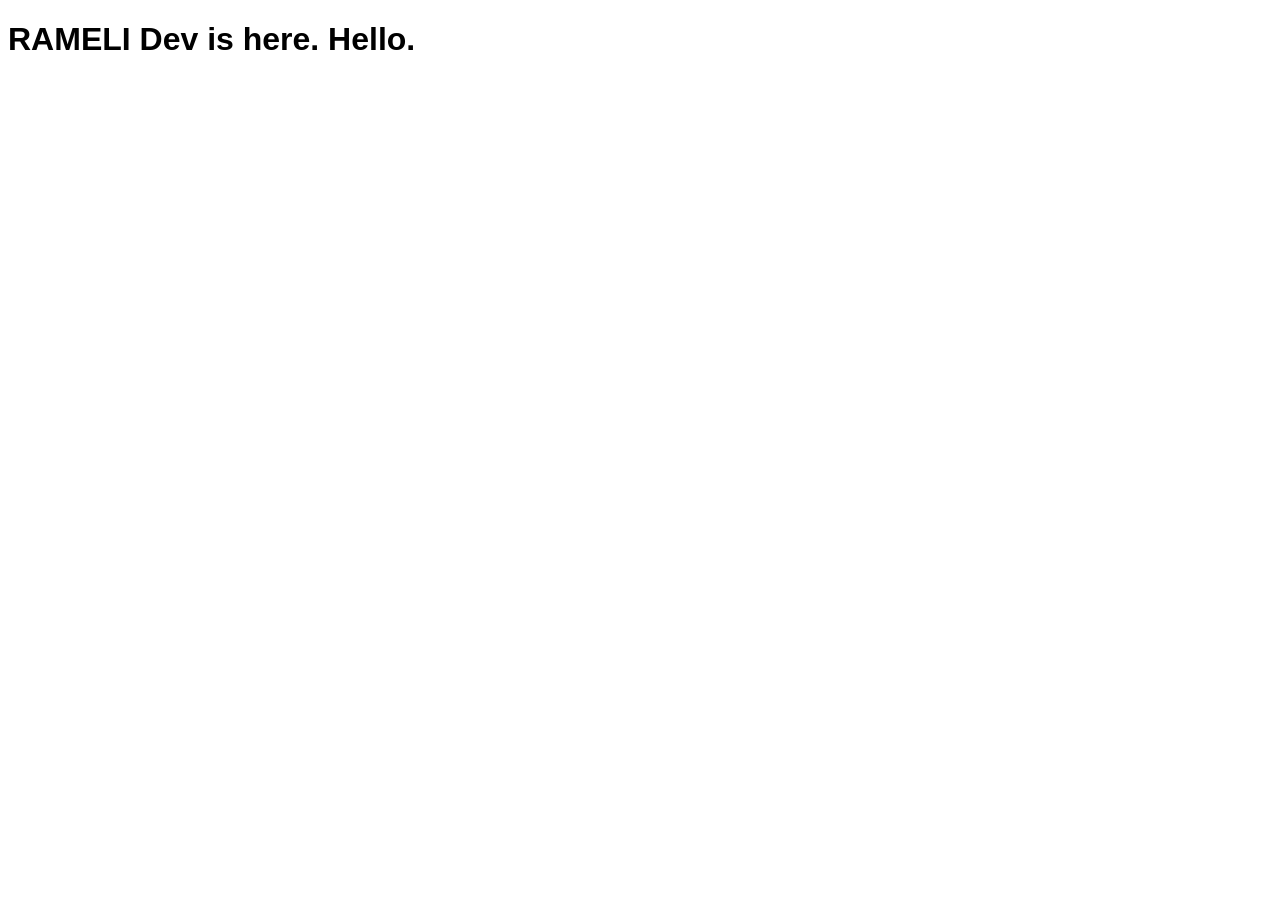
==== index.html @ 5aa8435f "Create index.html" ====
<!DOCTYPE html>
<html>
<head>
<!-- HTML Codes by Quackit.com -->
<title>
Reza Ameli's Journey</title>
<meta name="viewport" content="width=device-width, initial-scale=1">
<style>
body {background-color:#ffffff;background-repeat:no-repeat;background-position:top left;background-attachment:fixed;}
h1{font-family:Arial, sans-serif;color:#000000;background-color:#ffffff;}
p {font-family:Georgia, serif;font-size:14px;font-style:normal;font-weight:normal;color:#000000;background-color:#ffffff;}
</style>
</head>
<body>
<h1>RAMELI Dev is here. Hello.</h1>
<p></p>
</body>
</html>
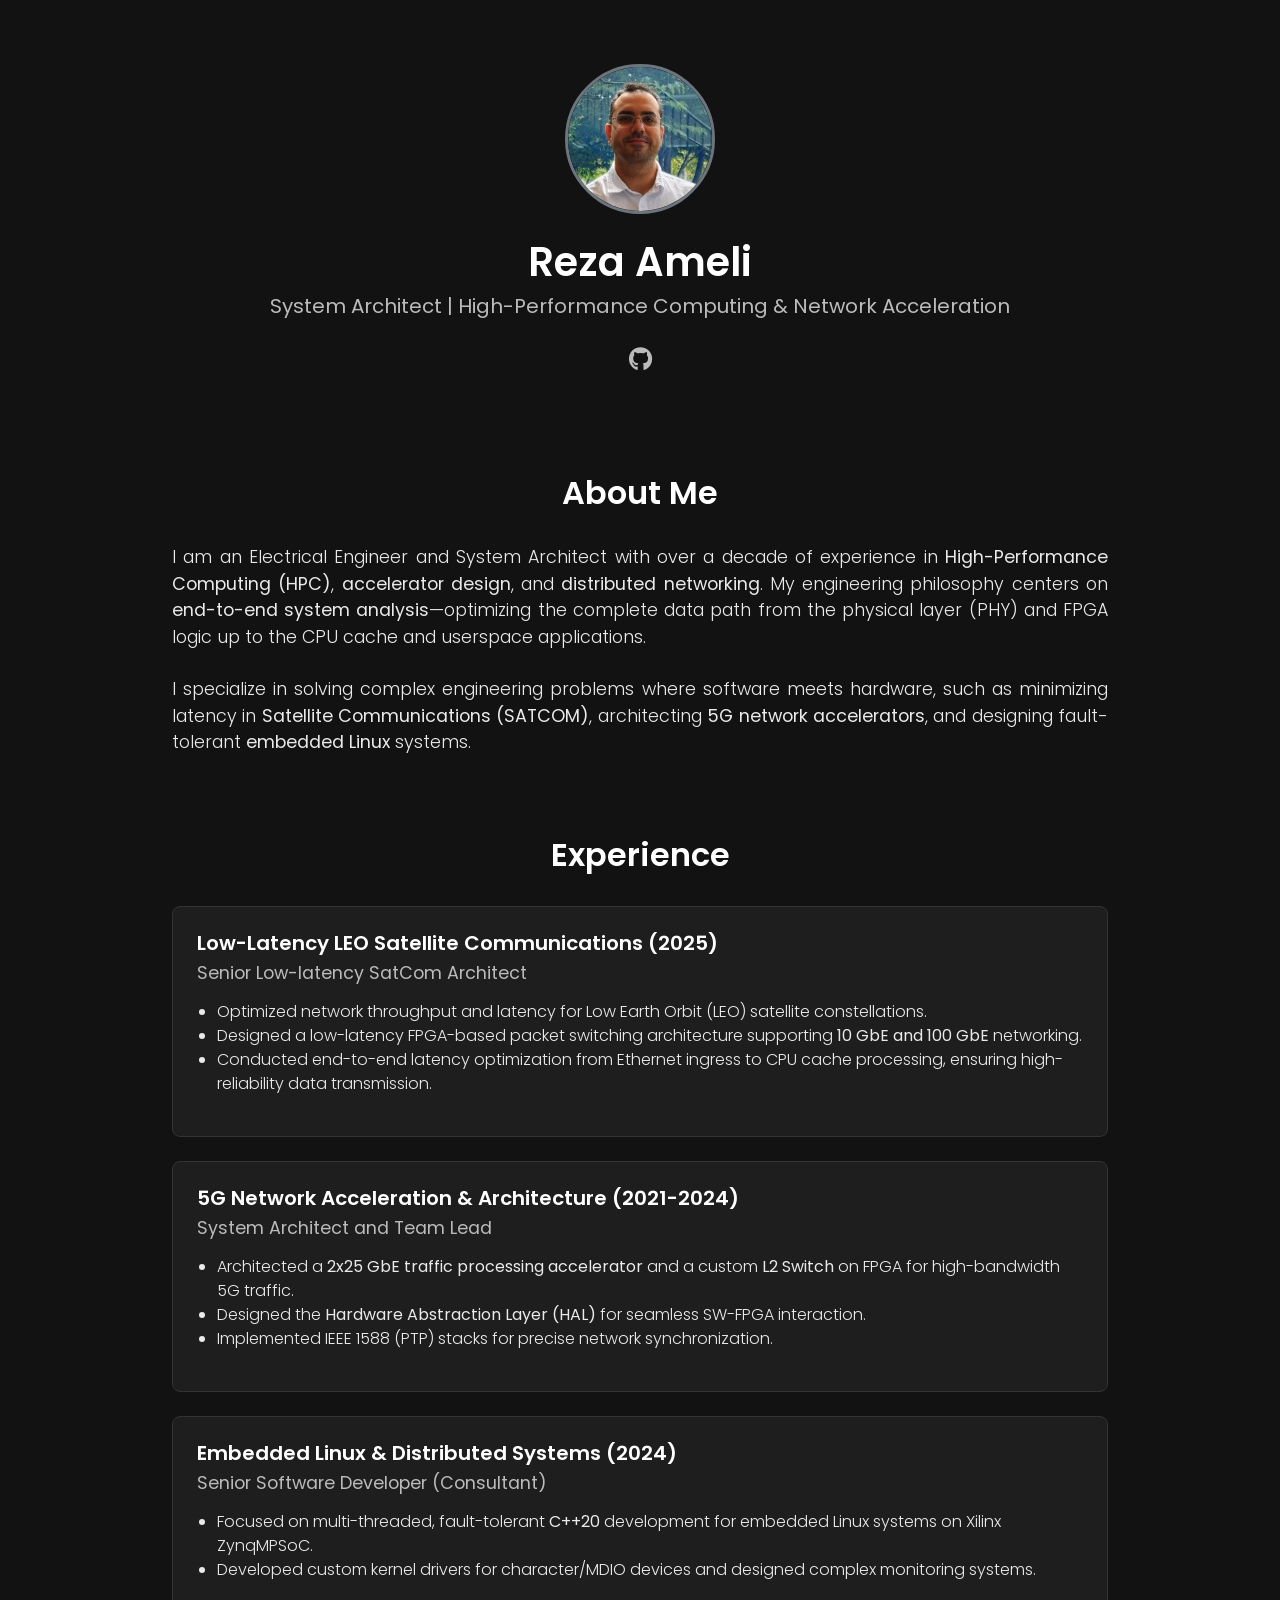
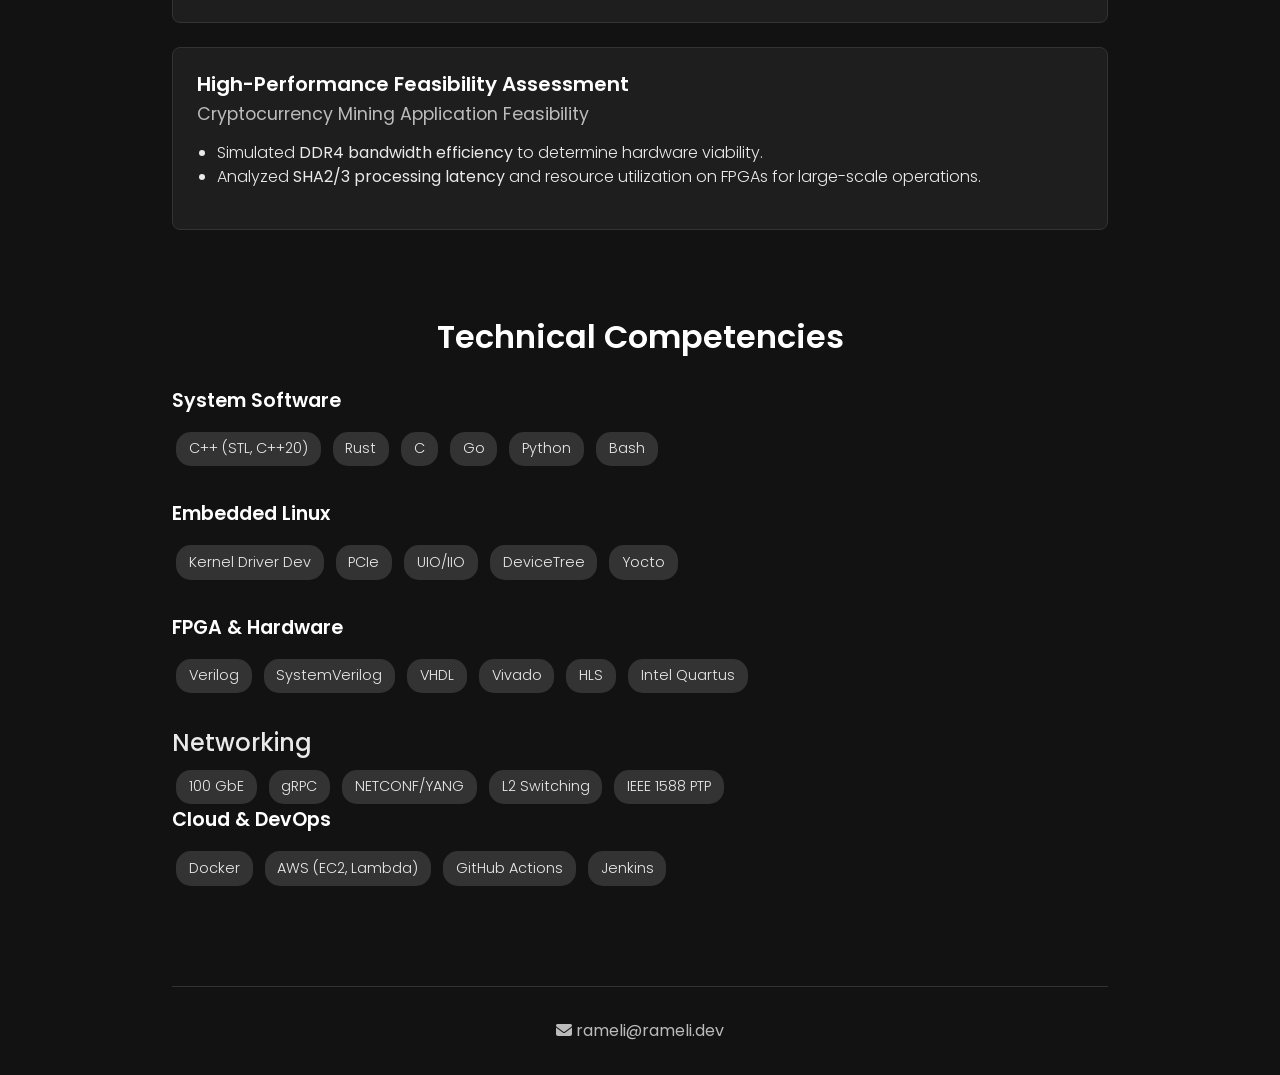
==== commit 42c891f5: "Update content and style" ====
--- a/index.html
+++ b/index.html
@@ -1,18 +1,141 @@
 <!DOCTYPE html>
-<html>
+<html lang="en">
 <head>
-<!-- HTML Codes by Quackit.com -->
-<title>
-Reza Ameli's Journey</title>
-<meta name="viewport" content="width=device-width, initial-scale=1">
-<style>
-body {background-color:#ffffff;background-repeat:no-repeat;background-position:top left;background-attachment:fixed;}
-h1{font-family:Arial, sans-serif;color:#000000;background-color:#ffffff;}
-p {font-family:Georgia, serif;font-size:14px;font-style:normal;font-weight:normal;color:#000000;background-color:#ffffff;}
-</style>
+    <meta charset="UTF-8">
+    <meta name="viewport" content="width=device-width, initial-scale=1.0">
+    <title>Reza Ameli - System Architect</title>
+    <link href="https://cdn.jsdelivr.net/npm/bootstrap@5.3.3/dist/css/bootstrap.min.css" rel="stylesheet">
+    <link rel="preconnect" href="https://fonts.googleapis.com">
+    <link rel="preconnect" href="https://fonts.gstatic.com" crossorigin>
+    <link href="https://fonts.googleapis.com/css2?family=Poppins:wght@300;400;600&display=swap" rel="stylesheet">
+    <link rel="stylesheet" href="https://cdnjs.cloudflare.com/ajax/libs/font-awesome/6.5.1/css/all.min.css">
+    <link rel="stylesheet" href="style.css">
 </head>
 <body>
-<h1>RAMELI Dev is here. Hello.</h1>
-<p></p>
+
+    <div class="container">
+        <!-- Header -->
+        <header class="header">
+            <img src="images/pic.jpg" alt="Reza Ameli" class="profile-img mb-4">
+            <h1>Reza Ameli</h1>
+            <h2>System Architect | High-Performance Computing & Network Acceleration</h2>
+            <div class="social-links">
+                <a href="https://github.com/rameli" target="_blank" title="GitHub"><i class="fab fa-github"></i></a>
+            </div>
+        </header>
+
+        <!-- About Section -->
+        <section class="section">
+            <h3 class="section-title">About Me</h3>
+            <p class="about-text">
+                I am an Electrical Engineer and System Architect with over a decade of experience in <strong>High-Performance Computing (HPC)</strong>, <strong>accelerator design</strong>, and <strong>distributed networking</strong>. My engineering philosophy centers on <strong>end-to-end system analysis</strong>—optimizing the complete data path from the physical layer (PHY) and FPGA logic up to the CPU cache and userspace applications.
+                <br><br>
+                I specialize in solving complex engineering problems where software meets hardware, such as minimizing latency in <strong>Satellite Communications (SATCOM)</strong>, architecting <strong>5G network accelerators</strong>, and designing fault-tolerant <strong>embedded Linux</strong> systems.
+            </p>
+        </section>
+
+        <!-- Experience Section -->
+        <section class="section">
+            <h3 class="section-title">Experience</h3>
+            <div class="experience-card">
+                <h4 class="experience-title">Low-Latency LEO Satellite Communications (2025)</h4>
+                <h5 class="experience-role">Senior Low-latency SatCom Architect</h5>
+                <ul>
+                    <li>Optimized network throughput and latency for Low Earth Orbit (LEO) satellite constellations.</li>
+                    <li>Designed a low-latency FPGA-based packet switching architecture supporting <strong>10 GbE and 100 GbE</strong> networking.</li>
+                    <li>Conducted end-to-end latency optimization from Ethernet ingress to CPU cache processing, ensuring high-reliability data transmission.</li>
+                </ul>
+            </div>
+            <div class="experience-card">
+                <h4 class="experience-title">5G Network Acceleration & Architecture (2021-2024)</h4>
+                <h5 class="experience-role">System Architect and Team Lead</h5>
+                <ul>
+                    <li>Architected a <strong>2x25 GbE traffic processing accelerator</strong> and a custom <strong>L2 Switch</strong> on FPGA for high-bandwidth 5G traffic.</li>
+                    <li>Designed the <strong>Hardware Abstraction Layer (HAL)</strong> for seamless SW-FPGA interaction.</li>
+                    <li>Implemented IEEE 1588 (PTP) stacks for precise network synchronization.</li>
+                </ul>
+            </div>
+            <div class="experience-card">
+                <h4 class="experience-title">Embedded Linux & Distributed Systems (2024)</h4>
+                <h5 class="experience-role">Senior Software Developer (Consultant)</h5>
+                <ul>
+                    <li>Focused on multi-threaded, fault-tolerant <strong>C++20</strong> development for embedded Linux systems on Xilinx ZynqMPSoC.</li>
+                    <li>Developed custom kernel drivers for character/MDIO devices and designed complex monitoring systems.</li>
+                </ul>
+            </div>
+             <div class="experience-card">
+                <h4 class="experience-title">High-Performance Feasibility Assessment</h4>
+                <h5 class="experience-role">Cryptocurrency Mining Application Feasibility</h5>
+                <ul>
+                    <li>Simulated <strong>DDR4 bandwidth efficiency</strong> to determine hardware viability.</li>
+                    <li>Analyzed <strong>SHA2/3 processing latency</strong> and resource utilization on FPGAs for large-scale operations.</li>
+                </ul>
+            </div>
+        </section>
+
+        <!-- Skills Section -->
+        <section class="section">
+            <h3 class="section-title">Technical Competencies</h3>
+            <div class="skills-category">
+                <h4>System Software</h4>
+                <span class="skill-badge">C++ (STL, C++20)</span>
+                <span class="skill-badge">Rust</span>
+                <span class="skill-badge">C</span>
+                <span class="skill-badge">Go</span>
+                <span class="skill-badge">Python</span>
+                <span class="skill-badge">Bash</span>
+            </div>
+            <div class="skills-category">
+                <h4>Embedded Linux</h4>
+                <span class="skill-badge">Kernel Driver Dev</span>
+                <span class="skill-badge">PCIe</span>
+                <span class="skill-badge">UIO/IIO</span>
+                <span class="skill-badge">DeviceTree</span>
+                <span class="skill-badge">Yocto</span>
+            </div>
+            <div class="skills-category">
+                <h4>FPGA & Hardware</h4>
+                <span class="skill-badge">Verilog</span>
+                <span class="skill-badge">SystemVerilog</span>
+                <span class="skill-badge">VHDL</span>
+                <span class="skill-badge">Vivado</span>
+                <span class="skill-badge">HLS</span>
+                <span class="skill-badge">Intel Quartus</span>
+            </div>
+            <div class="skills-.
+category">
+                <h4>Networking</h4>
+                <span class="skill-badge">100 GbE</span>
+                <span class="skill-badge">gRPC</span>
+                <span class="skill-badge">NETCONF/YANG</span>
+                <span class="skill-badge">L2 Switching</span>
+                <span class="skill-badge">IEEE 1588 PTP</span>
+            </div>
+            <div class="skills-category">
+                <h4>Cloud & DevOps</h4>
+                <span class="skill-badge">Docker</span>
+                <span class="skill-badge">AWS (EC2, Lambda)</span>
+                <span class="skill-badge">GitHub Actions</span>
+                <span class="skill-badge">Jenkins</span>
+            </div>
+        </section>
+
+        <!-- Footer -->
+        <footer class="footer">
+            <a href="#" id="contact-link" class="email-link"></a>
+        </footer>
+    </div>
+
+    <script>
+        document.addEventListener('DOMContentLoaded', function() {
+            const user = 'rameli';
+            const domain = 'rameli.dev';
+            const contactLink = document.getElementById('contact-link');
+            if(contactLink) {
+                contactLink.href = 'mailto:' + user + '@' + domain;
+                contactLink.innerHTML = '<i class="fas fa-envelope"></i> ' + user + '@' + domain;
+            }
+        });
+    </script>
 </body>
 </html>
--- a/style.css
+++ b/style.css
@@ -0,0 +1,110 @@
+body {
+    font-family: 'Poppins', sans-serif;
+    background-color: #121212;
+    color: #EAEAEA;
+}
+.container {
+    max-width: 960px;
+}
+.header {
+    text-align: center;
+    padding: 4rem 0;
+}
+.profile-img {
+    width: 150px;
+    height: 150px;
+    border-radius: 50%;
+    object-fit: cover;
+    border: 3px solid #6c757d;
+}
+h1 {
+    font-weight: 600;
+    font-size: 2.5rem;
+    color: #FFFFFF;
+}
+h2 {
+    font-weight: 400;
+    font-size: 1.25rem;
+    color: #BBBBBB;
+    margin-bottom: 1.5rem;
+}
+.social-links a {
+    color: #BBBBBB;
+    font-size: 1.5rem;
+    margin: 0 0.5rem;
+    transition: color 0.3s;
+}
+.social-links a:hover {
+    color: #FFFFFF;
+}
+.section {
+    padding: 2rem 0;
+}
+.section-title {
+    font-weight: 600;
+    font-size: 2rem;
+    color: #FFFFFF;
+    margin-bottom: 2rem;
+    text-align: center;
+}
+.about-text {
+    font-size: 1.1rem;
+    font-weight: 300;
+    text-align: justify;
+}
+.experience-card {
+    background-color: #1e1e1e;
+    border: 1px solid #333;
+    border-radius: 8px;
+    padding: 1.5rem;
+    margin-bottom: 1.5rem;
+}
+.experience-title {
+    font-weight: 600;
+    font-size: 1.25rem;
+    color: #FFFFFF;
+}
+.experience-role {
+    font-weight: 400;
+    font-size: 1.1rem;
+    color: #BBBBBB;
+    margin-bottom: 1rem;
+}
+.experience-card ul {
+    padding-left: 20px;
+    font-weight: 300;
+}
+.skills-category {
+    margin-bottom: 2rem;
+}
+.skills-category h4 {
+    font-weight: 600;
+    font-size: 1.2rem;
+    color: #FFFFFF;
+    margin-bottom: 1rem;
+}
+.skill-badge {
+    display: inline-block;
+    background-color: #333;
+    color: #EAEAEA;
+    padding: 0.4rem 0.8rem;
+    border-radius: 15px;
+    margin: 0.25rem;
+    font-size: 0.9rem;
+    font-weight: 300;
+}
+.footer {
+    text-align: center;
+    padding: 2rem 0;
+    border-top: 1px solid #333;
+    margin-top: 2rem;
+}
+.email-link {
+    text-decoration: none;
+    color: #BBBBBB;
+    transition: color 0.3s;
+    font-size: 1rem;
+}
+.email-link:hover {
+    color: #FFFFFF;
+}
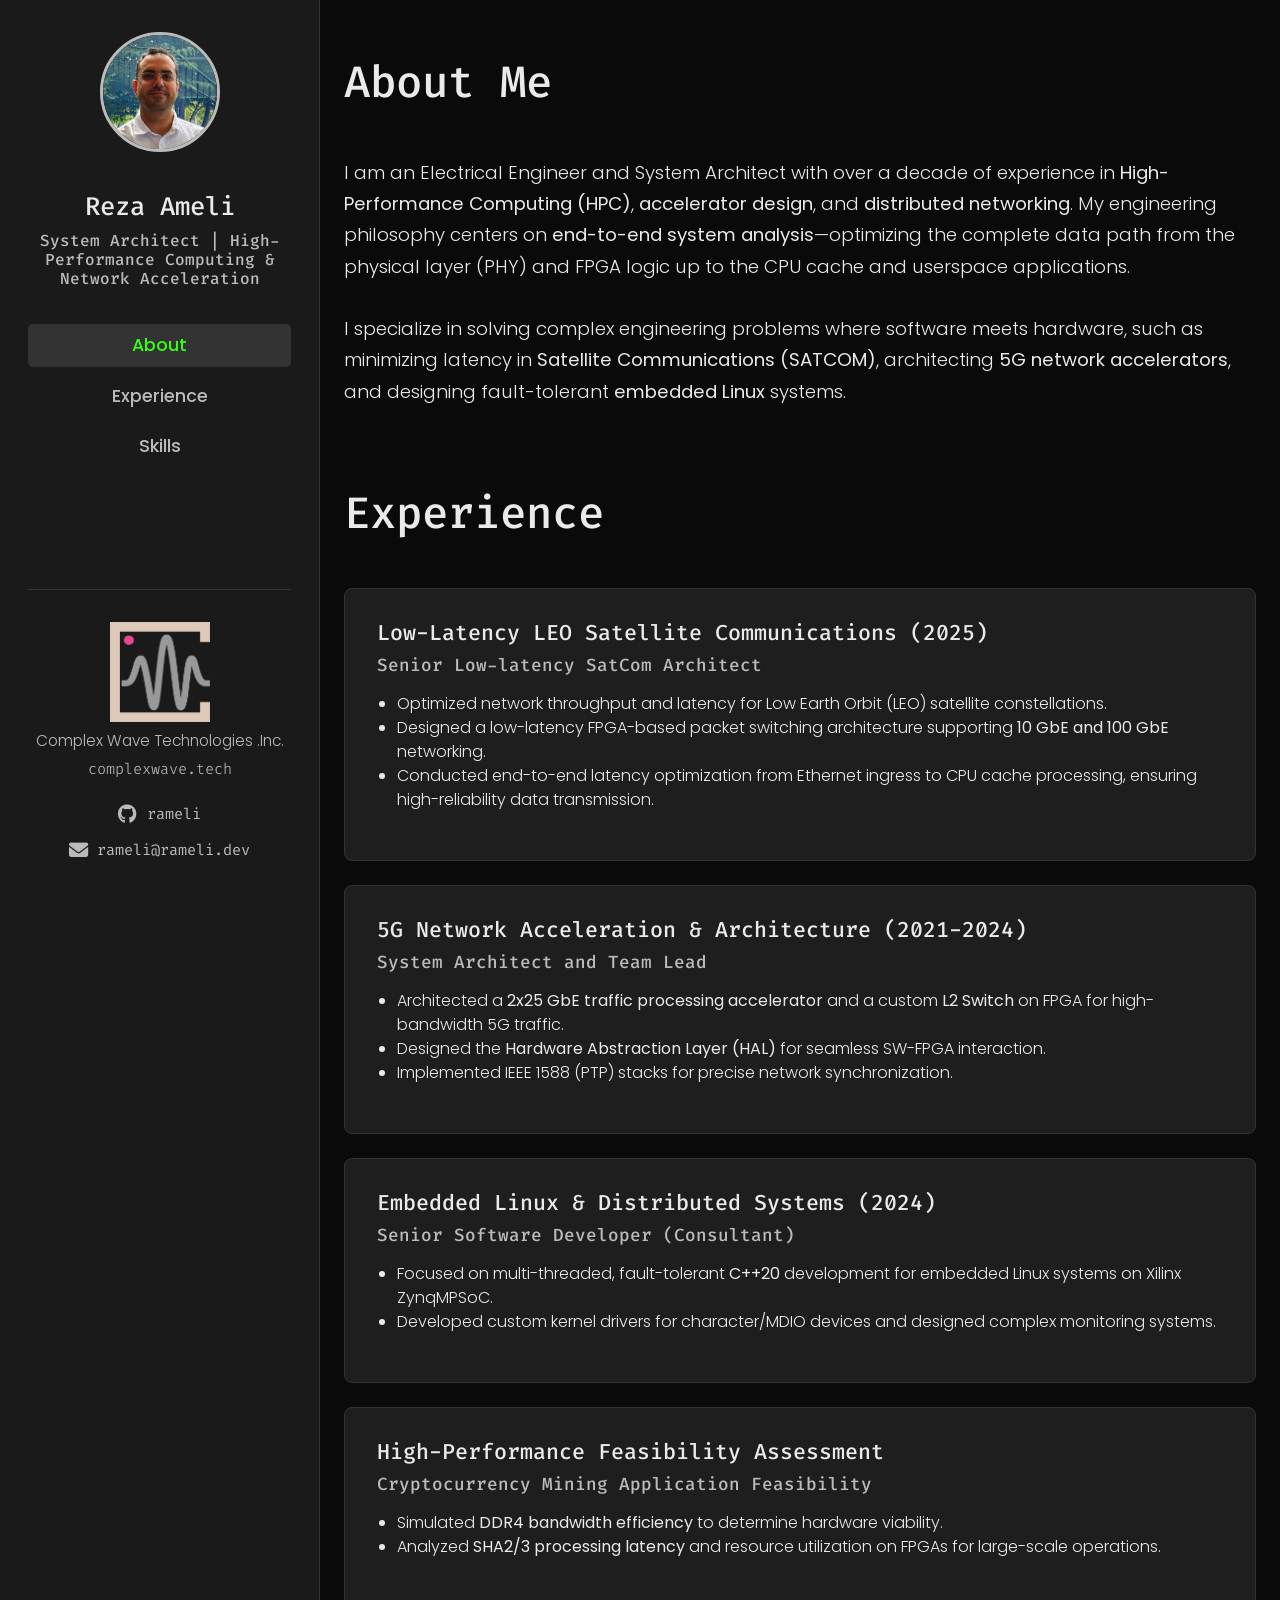
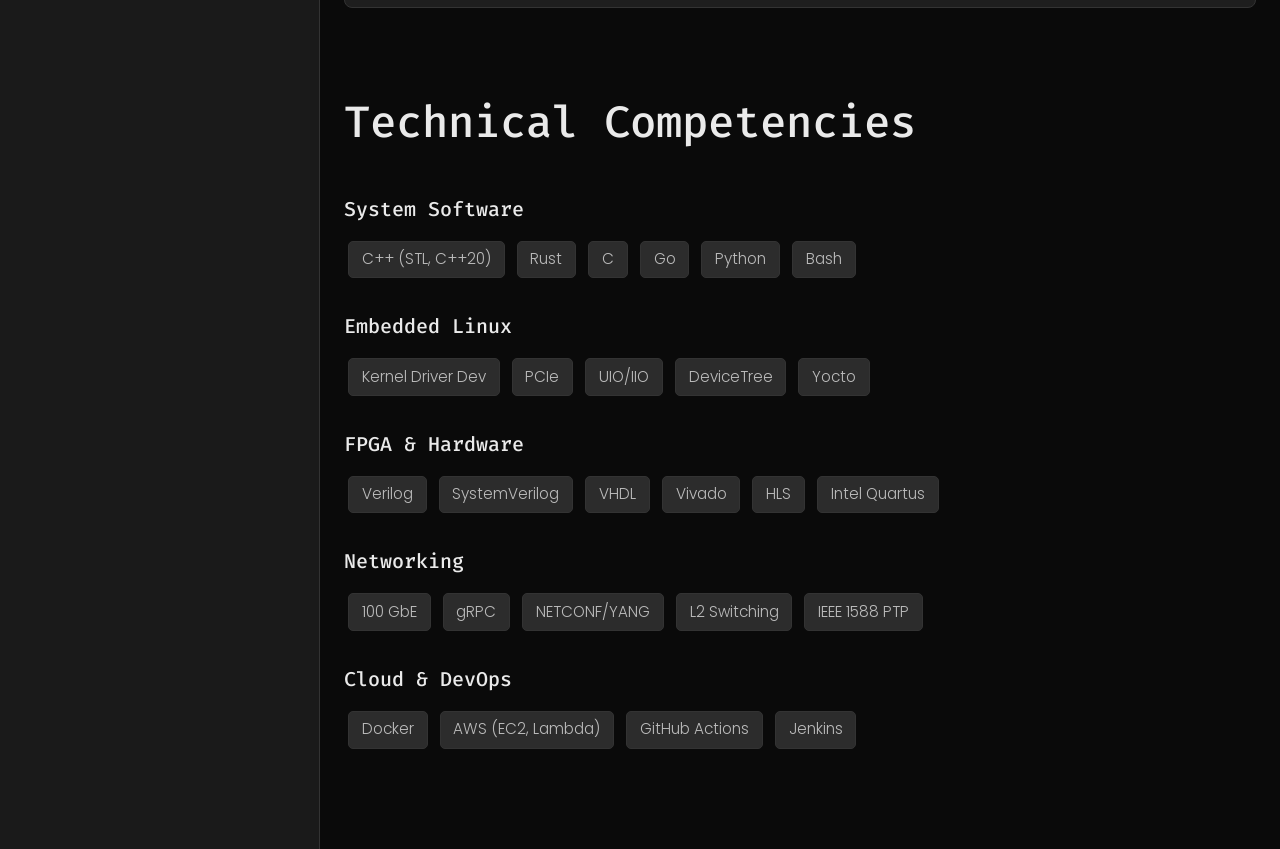
==== commit 59f93a56: "Update content and style" ====
--- a/index.html
+++ b/index.html
@@ -7,135 +7,176 @@
     <link href="https://cdn.jsdelivr.net/npm/bootstrap@5.3.3/dist/css/bootstrap.min.css" rel="stylesheet">
     <link rel="preconnect" href="https://fonts.googleapis.com">
     <link rel="preconnect" href="https://fonts.gstatic.com" crossorigin>
-    <link href="https://fonts.googleapis.com/css2?family=Poppins:wght@300;400;600&display=swap" rel="stylesheet">
+    <link href="https://fonts.googleapis.com/css2?family=Poppins:wght@300;400;600&family=Fira+Code:wght@500&display=swap" rel="stylesheet">
     <link rel="stylesheet" href="https://cdnjs.cloudflare.com/ajax/libs/font-awesome/6.5.1/css/all.min.css">
     <link rel="stylesheet" href="style.css">
+    <link rel="icon" href="assets/favicon.ico">
 </head>
 <body>
 
-    <div class="container">
-        <!-- Header -->
-        <header class="header">
-            <img src="images/pic.jpg" alt="Reza Ameli" class="profile-img mb-4">
-            <h1>Reza Ameli</h1>
-            <h2>System Architect | High-Performance Computing & Network Acceleration</h2>
-            <div class="social-links">
-                <a href="https://github.com/rameli" target="_blank" title="GitHub"><i class="fab fa-github"></i></a>
-            </div>
-        </header>
+    <div class="container-fluid">
+        <div class="row">
+            <!-- Sidebar -->
+            <nav class="col-lg-3 col-md-4 d-md-block sidebar">
+                <div class="sidebar-sticky">
+                    <header class="header">
+                        <img src="images/pic.jpg" alt="Reza Ameli" class="profile-img mb-4">
+                        <h1 class="h3">Reza Ameli</h1>
+                        <h2 class="h5">System Architect | High-Performance Computing & Network Acceleration</h2>
+                    </header>
 
-        <!-- About Section -->
-        <section class="section">
-            <h3 class="section-title">About Me</h3>
-            <p class="about-text">
-                I am an Electrical Engineer and System Architect with over a decade of experience in <strong>High-Performance Computing (HPC)</strong>, <strong>accelerator design</strong>, and <strong>distributed networking</strong>. My engineering philosophy centers on <strong>end-to-end system analysis</strong>—optimizing the complete data path from the physical layer (PHY) and FPGA logic up to the CPU cache and userspace applications.
-                <br><br>
-                I specialize in solving complex engineering problems where software meets hardware, such as minimizing latency in <strong>Satellite Communications (SATCOM)</strong>, architecting <strong>5G network accelerators</strong>, and designing fault-tolerant <strong>embedded Linux</strong> systems.
-            </p>
-        </section>
+                    <ul class="nav flex-column" id="main-nav">
+                        <li class="nav-item"><a class="nav-link" href="#about">About</a></li>
+                        <li class="nav-item"><a class="nav-link" href="#experience">Experience</a></li>
+                        <li class="nav-item"><a class="nav-link" href="#skills">Skills</a></li>
+                    </ul>
+                    
+                    <div class="sidebar-footer">
+                        <div class="company-info mb-3">
+                            <img src="assets/logo.png" alt="Complex Wave Technologies Logo" class="company-logo mb-2">
+                            <p class="mb-1">Complex Wave Technologies .Inc.</p>
+                            <a href="https://complexwave.tech" target="_blank" class="company-website">complexwave.tech</a>
+                        </div>
+                        <div class="social-links">
+                            <a href="https://github.com/rameli" target="_blank" title="GitHub"><i class="fab fa-github"></i> <span class="social-text">rameli</span></a>
+                            <a href="#" id="contact-link" class="email-link" title="Email"><i class="fas fa-envelope"></i> <span class="social-text"></span></a>
+                        </div>
+                    </div>
+                </div>
+            </nav>
 
-        <!-- Experience Section -->
-        <section class="section">
-            <h3 class="section-title">Experience</h3>
-            <div class="experience-card">
-                <h4 class="experience-title">Low-Latency LEO Satellite Communications (2025)</h4>
-                <h5 class="experience-role">Senior Low-latency SatCom Architect</h5>
-                <ul>
-                    <li>Optimized network throughput and latency for Low Earth Orbit (LEO) satellite constellations.</li>
-                    <li>Designed a low-latency FPGA-based packet switching architecture supporting <strong>10 GbE and 100 GbE</strong> networking.</li>
-                    <li>Conducted end-to-end latency optimization from Ethernet ingress to CPU cache processing, ensuring high-reliability data transmission.</li>
-                </ul>
-            </div>
-            <div class="experience-card">
-                <h4 class="experience-title">5G Network Acceleration & Architecture (2021-2024)</h4>
-                <h5 class="experience-role">System Architect and Team Lead</h5>
-                <ul>
-                    <li>Architected a <strong>2x25 GbE traffic processing accelerator</strong> and a custom <strong>L2 Switch</strong> on FPGA for high-bandwidth 5G traffic.</li>
-                    <li>Designed the <strong>Hardware Abstraction Layer (HAL)</strong> for seamless SW-FPGA interaction.</li>
-                    <li>Implemented IEEE 1588 (PTP) stacks for precise network synchronization.</li>
-                </ul>
-            </div>
-            <div class="experience-card">
-                <h4 class="experience-title">Embedded Linux & Distributed Systems (2024)</h4>
-                <h5 class="experience-role">Senior Software Developer (Consultant)</h5>
-                <ul>
-                    <li>Focused on multi-threaded, fault-tolerant <strong>C++20</strong> development for embedded Linux systems on Xilinx ZynqMPSoC.</li>
-                    <li>Developed custom kernel drivers for character/MDIO devices and designed complex monitoring systems.</li>
-                </ul>
-            </div>
-             <div class="experience-card">
-                <h4 class="experience-title">High-Performance Feasibility Assessment</h4>
-                <h5 class="experience-role">Cryptocurrency Mining Application Feasibility</h5>
-                <ul>
-                    <li>Simulated <strong>DDR4 bandwidth efficiency</strong> to determine hardware viability.</li>
-                    <li>Analyzed <strong>SHA2/3 processing latency</strong> and resource utilization on FPGAs for large-scale operations.</li>
-                </ul>
-            </div>
-        </section>
+            <!-- Main Content -->
+            <main class="col-lg-9 col-md-8 ms-sm-auto px-md-4 main-content">
+                <section id="about" class="section pt-4">
+                    <h3 class="section-title">About Me</h3>
+                    <p class="about-text">
+                        I am an Electrical Engineer and System Architect with over a decade of experience in <strong>High-Performance Computing (HPC)</strong>, <strong>accelerator design</strong>, and <strong>distributed networking</strong>. My engineering philosophy centers on <strong>end-to-end system analysis</strong>—optimizing the complete data path from the physical layer (PHY) and FPGA logic up to the CPU cache and userspace applications.
+                        <br><br>
+                        I specialize in solving complex engineering problems where software meets hardware, such as minimizing latency in <strong>Satellite Communications (SATCOM)</strong>, architecting <strong>5G network accelerators</strong>, and designing fault-tolerant <strong>embedded Linux</strong> systems.
+                    </p>
+                </section>
 
-        <!-- Skills Section -->
-        <section class="section">
-            <h3 class="section-title">Technical Competencies</h3>
-            <div class="skills-category">
-                <h4>System Software</h4>
-                <span class="skill-badge">C++ (STL, C++20)</span>
-                <span class="skill-badge">Rust</span>
-                <span class="skill-badge">C</span>
-                <span class="skill-badge">Go</span>
-                <span class="skill-badge">Python</span>
-                <span class="skill-badge">Bash</span>
-            </div>
-            <div class="skills-category">
-                <h4>Embedded Linux</h4>
-                <span class="skill-badge">Kernel Driver Dev</span>
-                <span class="skill-badge">PCIe</span>
-                <span class="skill-badge">UIO/IIO</span>
-                <span class="skill-badge">DeviceTree</span>
-                <span class="skill-badge">Yocto</span>
-            </div>
-            <div class="skills-category">
-                <h4>FPGA & Hardware</h4>
-                <span class="skill-badge">Verilog</span>
-                <span class="skill-badge">SystemVerilog</span>
-                <span class="skill-badge">VHDL</span>
-                <span class="skill-badge">Vivado</span>
-                <span class="skill-badge">HLS</span>
-                <span class="skill-badge">Intel Quartus</span>
-            </div>
-            <div class="skills-.
-category">
-                <h4>Networking</h4>
-                <span class="skill-badge">100 GbE</span>
-                <span class="skill-badge">gRPC</span>
-                <span class="skill-badge">NETCONF/YANG</span>
-                <span class="skill-badge">L2 Switching</span>
-                <span class="skill-badge">IEEE 1588 PTP</span>
-            </div>
-            <div class="skills-category">
-                <h4>Cloud & DevOps</h4>
-                <span class="skill-badge">Docker</span>
-                <span class="skill-badge">AWS (EC2, Lambda)</span>
-                <span class="skill-badge">GitHub Actions</span>
-                <span class="skill-badge">Jenkins</span>
-            </div>
-        </section>
+                <section id="experience" class="section">
+                    <h3 class="section-title">Experience</h3>
+                    <div class="experience-card">
+                        <h4 class="experience-title">Low-Latency LEO Satellite Communications (2025)</h4>
+                        <h5 class="experience-role">Senior Low-latency SatCom Architect</h5>
+                        <ul>
+                            <li>Optimized network throughput and latency for Low Earth Orbit (LEO) satellite constellations.</li>
+                            <li>Designed a low-latency FPGA-based packet switching architecture supporting <strong>10 GbE and 100 GbE</strong> networking.</li>
+                            <li>Conducted end-to-end latency optimization from Ethernet ingress to CPU cache processing, ensuring high-reliability data transmission.</li>
+                        </ul>
+                    </div>
+                    <div class="experience-card">
+                        <h4 class="experience-title">5G Network Acceleration & Architecture (2021-2024)</h4>
+                        <h5 class="experience-role">System Architect and Team Lead</h5>
+                        <ul>
+                            <li>Architected a <strong>2x25 GbE traffic processing accelerator</strong> and a custom <strong>L2 Switch</strong> on FPGA for high-bandwidth 5G traffic.</li>
+                            <li>Designed the <strong>Hardware Abstraction Layer (HAL)</strong> for seamless SW-FPGA interaction.</li>
+                            <li>Implemented IEEE 1588 (PTP) stacks for precise network synchronization.</li>
+                        </ul>
+                    </div>
+                    <div class="experience-card">
+                        <h4 class="experience-title">Embedded Linux & Distributed Systems (2024)</h4>
+                        <h5 class="experience-role">Senior Software Developer (Consultant)</h5>
+                        <ul>
+                            <li>Focused on multi-threaded, fault-tolerant <strong>C++20</strong> development for embedded Linux systems on Xilinx ZynqMPSoC.</li>
+                            <li>Developed custom kernel drivers for character/MDIO devices and designed complex monitoring systems.</li>
+                        </ul>
+                    </div>
+                     <div class="experience-card">
+                        <h4 class="experience-title">High-Performance Feasibility Assessment</h4>
+                        <h5 class="experience-role">Cryptocurrency Mining Application Feasibility</h5>
+                        <ul>
+                            <li>Simulated <strong>DDR4 bandwidth efficiency</strong> to determine hardware viability.</li>
+                            <li>Analyzed <strong>SHA2/3 processing latency</strong> and resource utilization on FPGAs for large-scale operations.</li>
+                        </ul>
+                    </div>
+                </section>
 
-        <!-- Footer -->
-        <footer class="footer">
-            <a href="#" id="contact-link" class="email-link"></a>
-        </footer>
+                <section id="skills" class="section">
+                    <h3 class="section-title">Technical Competencies</h3>
+                    <div class="skills-category">
+                        <h4>System Software</h4>
+                        <span class="skill-badge">C++ (STL, C++20)</span>
+                        <span class="skill-badge">Rust</span>
+                        <span class="skill-badge">C</span>
+                        <span class="skill-badge">Go</span>
+                        <span class="skill-badge">Python</span>
+                        <span class="skill-badge">Bash</span>
+                    </div>
+                    <div class="skills-category">
+                        <h4>Embedded Linux</h4>
+                        <span class="skill-badge">Kernel Driver Dev</span>
+                        <span class="skill-badge">PCIe</span>
+                        <span class="skill-badge">UIO/IIO</span>
+                        <span class="skill-badge">DeviceTree</span>
+                        <span class="skill-badge">Yocto</span>
+                    </div>
+                    <div class="skills-category">
+                        <h4>FPGA & Hardware</h4>
+                        <span class="skill-badge">Verilog</span>
+                        <span class="skill-badge">SystemVerilog</span>
+                        <span class="skill-badge">VHDL</span>
+                        <span class="skill-badge">Vivado</span>
+                        <span class="skill-badge">HLS</span>
+                        <span class="skill-badge">Intel Quartus</span>
+                    </div>
+                    <div class="skills-category">
+                        <h4>Networking</h4>
+                        <span class="skill-badge">100 GbE</span>
+                        <span class="skill-badge">gRPC</span>
+                        <span class="skill-badge">NETCONF/YANG</span>
+                        <span class="skill-badge">L2 Switching</span>
+                        <span class="skill-badge">IEEE 1588 PTP</span>
+                    </div>
+                    <div class="skills-category">
+                        <h4>Cloud & DevOps</h4>
+                        <span class="skill-badge">Docker</span>
+                        <span class="skill-badge">AWS (EC2, Lambda)</span>
+                        <span class="skill-badge">GitHub Actions</span>
+                        <span class="skill-badge">Jenkins</span>
+                    </div>
+                </section>
+            </main>
+        </div>
     </div>
 
     <script>
         document.addEventListener('DOMContentLoaded', function() {
+            // Email obfuscation
             const user = 'rameli';
             const domain = 'rameli.dev';
             const contactLink = document.getElementById('contact-link');
             if(contactLink) {
                 contactLink.href = 'mailto:' + user + '@' + domain;
-                contactLink.innerHTML = '<i class="fas fa-envelope"></i> ' + user + '@' + domain;
+                const emailTextSpan = contactLink.querySelector('.social-text');
+                if (emailTextSpan) {
+                    emailTextSpan.textContent = user + '@' + domain;
+                }
             }
+
+            // Active nav link on scroll
+            const sections = document.querySelectorAll('.section');
+            const navLinks = document.querySelectorAll('#main-nav .nav-link');
+
+            window.addEventListener('scroll', () => {
+                let current = '';
+                sections.forEach(section => {
+                    const sectionTop = section.offsetTop;
+                    if (pageYOffset >= sectionTop - 150) {
+                        current = section.getAttribute('id');
+                    }
+                });
+
+                navLinks.forEach(link => {
+                    link.classList.remove('active');
+                    if (link.getAttribute('href') === '#' + current) {
+                        link.classList.add('active');
+                    }
+                });
+            });
         });
     </script>
 </body>
-</html>
+</html>
--- a/style.css
+++ b/style.css
@@ -1,110 +1,266 @@
+html {
+    scroll-behavior: smooth;
+}
+
+:root {
+    --dev-green: #39ff14;
+    --background-primary: #0a0a0a;
+    --background-secondary: #1a1a1a;
+    --background-card: #1E1E1E;
+    --text-primary: #EAEAEA;
+    --text-secondary: #BBBBBB;
+    --border-color: #333;
+}
+
 body {
     font-family: 'Poppins', sans-serif;
-    background-color: #121212;
-    color: #EAEAEA;
-}
-.container {
-    max-width: 960px;
-}
+    background-color: var(--background-primary);
+    color: var(--text-primary);
+    font-size: 16px;
+}
+
+/* Headings Font */
+h1, h2, h3, h4, h5, h6, .section-title, .experience-title {
+    font-family: 'Fira Code', monospace;
+}
+
+/* Sidebar */
+.sidebar {
+    background-color: var(--background-secondary);
+    border-right: 1px solid var(--border-color);
+}
+
+.sidebar-sticky {
+    position: -webkit-sticky;
+    position: sticky;
+    top: 0;
+    height: 100vh;
+    padding: 2rem 1rem;
+    display: flex;
+    flex-direction: column;
+    text-align: center;
+}
+
 .header {
-    text-align: center;
-    padding: 4rem 0;
-}
+    margin-bottom: 2rem;
+}
+
 .profile-img {
-    width: 150px;
-    height: 150px;
+    width: 120px;
+    height: 120px;
     border-radius: 50%;
     object-fit: cover;
-    border: 3px solid #6c757d;
-}
-h1 {
-    font-weight: 600;
-    font-size: 2.5rem;
-    color: #FFFFFF;
-}
-h2 {
-    font-weight: 400;
-    font-size: 1.25rem;
-    color: #BBBBBB;
+    border: 3px solid var(--text-secondary);
+}
+
+h1.h3 {
+    font-weight: 500;
+    font-size: 1.6rem;
+    color: var(--text-primary);
+    margin-top: 1rem;
+}
+
+h2.h5 {
+    font-weight: 500;
+    font-size: 1rem;
+    color: var(--text-secondary);
+    margin-bottom: 0;
+}
+
+/* Navigation */
+.nav {
+    margin-bottom: auto;
+}
+
+.nav-link {
+    color: var(--text-secondary);
+    font-size: 1.1rem;
+    font-weight: 500;
+    padding: 0.5rem 1rem;
+    transition: color 0.2s, background-color 0.2s;
+    border-radius: 5px;
+    margin: 0.25rem 0;
+}
+
+.nav-link:hover {
+    color: var(--text-primary);
+    background-color: var(--border-color);
+}
+
+.nav-link.active {
+    color: var(--dev-green);
+    background-color: #333;
+}
+
+/* Footer in sidebar */
+.sidebar-footer {
+    padding-top: 2rem;
+    border-top: 1px solid var(--border-color); /* Add a separator */
+    margin-top: 2rem; /* Add some space above */
+}
+
+.company-logo {
+    max-width: 100px;
+    filter: invert(1);
+}
+
+.company-info {
     margin-bottom: 1.5rem;
 }
+
+.company-info p {
+    color: var(--text-secondary);
+    font-size: 0.95rem;
+    font-weight: 300;
+    margin-bottom: 0.25rem;
+}
+
+.company-website {
+    color: var(--text-secondary);
+    text-decoration: none;
+    font-size: 0.95rem;
+    font-weight: 300;
+    transition: color 0.2s;
+    font-family: 'Fira Code', monospace;
+}
+
+.company-website:hover {
+    color: var(--dev-green);
+}
+
+
+.social-links {
+    display: flex; /* Make it a flex container */
+    flex-direction: column; /* Stack items vertically */
+    align-items: center; /* Center items horizontally */
+}
+
 .social-links a {
-    color: #BBBBBB;
-    font-size: 1.5rem;
-    margin: 0 0.5rem;
-    transition: color 0.3s;
-}
+    color: var(--text-secondary);
+    font-size: 1rem; /* Base font size for the whole link */
+    margin: 0.4rem 0; /* Vertical margin */
+    transition: color 0.2s;
+    text-decoration: none;
+    display: flex; /* Make links flex for icon and text alignment */
+    align-items: center; /* Align icon and text vertically */
+}
+
+.social-links a i {
+    margin-right: 0.6rem; /* Space between icon and text */
+    font-size: 1.2rem; /* Ensure icon size is good */
+}
+
 .social-links a:hover {
-    color: #FFFFFF;
-}
+    color: var(--dev-green);
+}
+
+.social-text {
+    font-size: 0.95rem; /* Adjust text size */
+    font-family: 'Fira Code', monospace; /* Use dev font for text */
+}
+
+
+/* Main Content */
+.main-content {
+    padding-top: 2rem;
+}
+
 .section {
-    padding: 2rem 0;
-}
+    padding-bottom: 4rem;
+}
+
 .section-title {
-    font-weight: 600;
-    font-size: 2rem;
-    color: #FFFFFF;
-    margin-bottom: 2rem;
-    text-align: center;
-}
+    font-weight: 500;
+    font-size: 2.75rem;
+    color: var(--text-primary);
+    margin-bottom: 3rem;
+    text-align: left;
+}
+
 .about-text {
+    font-size: 1.15rem;
+    font-weight: 300;
+    line-height: 1.7;
+}
+
+.experience-card {
+    background-color: var(--background-card);
+    border: 1px solid var(--border-color);
+    border-radius: 8px;
+    padding: 2rem;
+    margin-bottom: 1.5rem;
+    transition: transform 0.2s, border-color 0.2s;
+}
+
+.experience-card:hover {
+    transform: translateY(-5px);
+    border-color: var(--dev-green);
+}
+
+.experience-title {
+    font-weight: 500;
+    font-size: 1.35rem;
+    color: var(--text-primary);
+}
+
+.experience-role {
+    font-weight: 500;
     font-size: 1.1rem;
-    font-weight: 300;
-    text-align: justify;
-}
-.experience-card {
-    background-color: #1e1e1e;
-    border: 1px solid #333;
-    border-radius: 8px;
-    padding: 1.5rem;
-    margin-bottom: 1.5rem;
-}
-.experience-title {
-    font-weight: 600;
-    font-size: 1.25rem;
-    color: #FFFFFF;
-}
-.experience-role {
-    font-weight: 400;
-    font-size: 1.1rem;
-    color: #BBBBBB;
+    color: var(--text-secondary);
     margin-bottom: 1rem;
 }
+
 .experience-card ul {
     padding-left: 20px;
     font-weight: 300;
 }
+
 .skills-category {
     margin-bottom: 2rem;
 }
+
 .skills-category h4 {
-    font-weight: 600;
-    font-size: 1.2rem;
-    color: #FFFFFF;
+    font-family: 'Fira Code', monospace;
+    font-weight: 500;
+    font-size: 1.25rem;
+    color: var(--text-primary);
     margin-bottom: 1rem;
 }
+
 .skill-badge {
     display: inline-block;
-    background-color: #333;
-    color: #EAEAEA;
+    background-color: #2c2c2c;
+    color: var(--text-secondary);
+    border: 1px solid var(--border-color);
     padding: 0.4rem 0.8rem;
-    border-radius: 15px;
+    border-radius: 5px;
     margin: 0.25rem;
-    font-size: 0.9rem;
-    font-weight: 300;
-}
-.footer {
-    text-align: center;
-    padding: 2rem 0;
-    border-top: 1px solid #333;
-    margin-top: 2rem;
-}
-.email-link {
-    text-decoration: none;
-    color: #BBBBBB;
-    transition: color 0.3s;
-    font-size: 1rem;
-}
-.email-link:hover {
-    color: #FFFFFF;
-}
+    font-size: 0.95rem;
+    font-weight: 300;
+    transition: color 0.2s, border-color 0.2s;
+}
+
+.skill-badge:hover {
+    color: var(--dev-green);
+    border-color: var(--dev-green);
+}
+
+/* Responsive adjustments */
+@media (max-width: 767.98px) {
+    .sidebar-sticky {
+        position: static;
+        height: auto;
+        padding: 2rem 1rem;
+    }
+    .sidebar {
+        border-right: none;
+        border-bottom: 1px solid var(--border-color);
+    }
+    .main-content {
+        padding-top: 1rem;
+    }
+    .section-title {
+        text-align: center;
+        font-size: 2.2rem;
+    }
+}
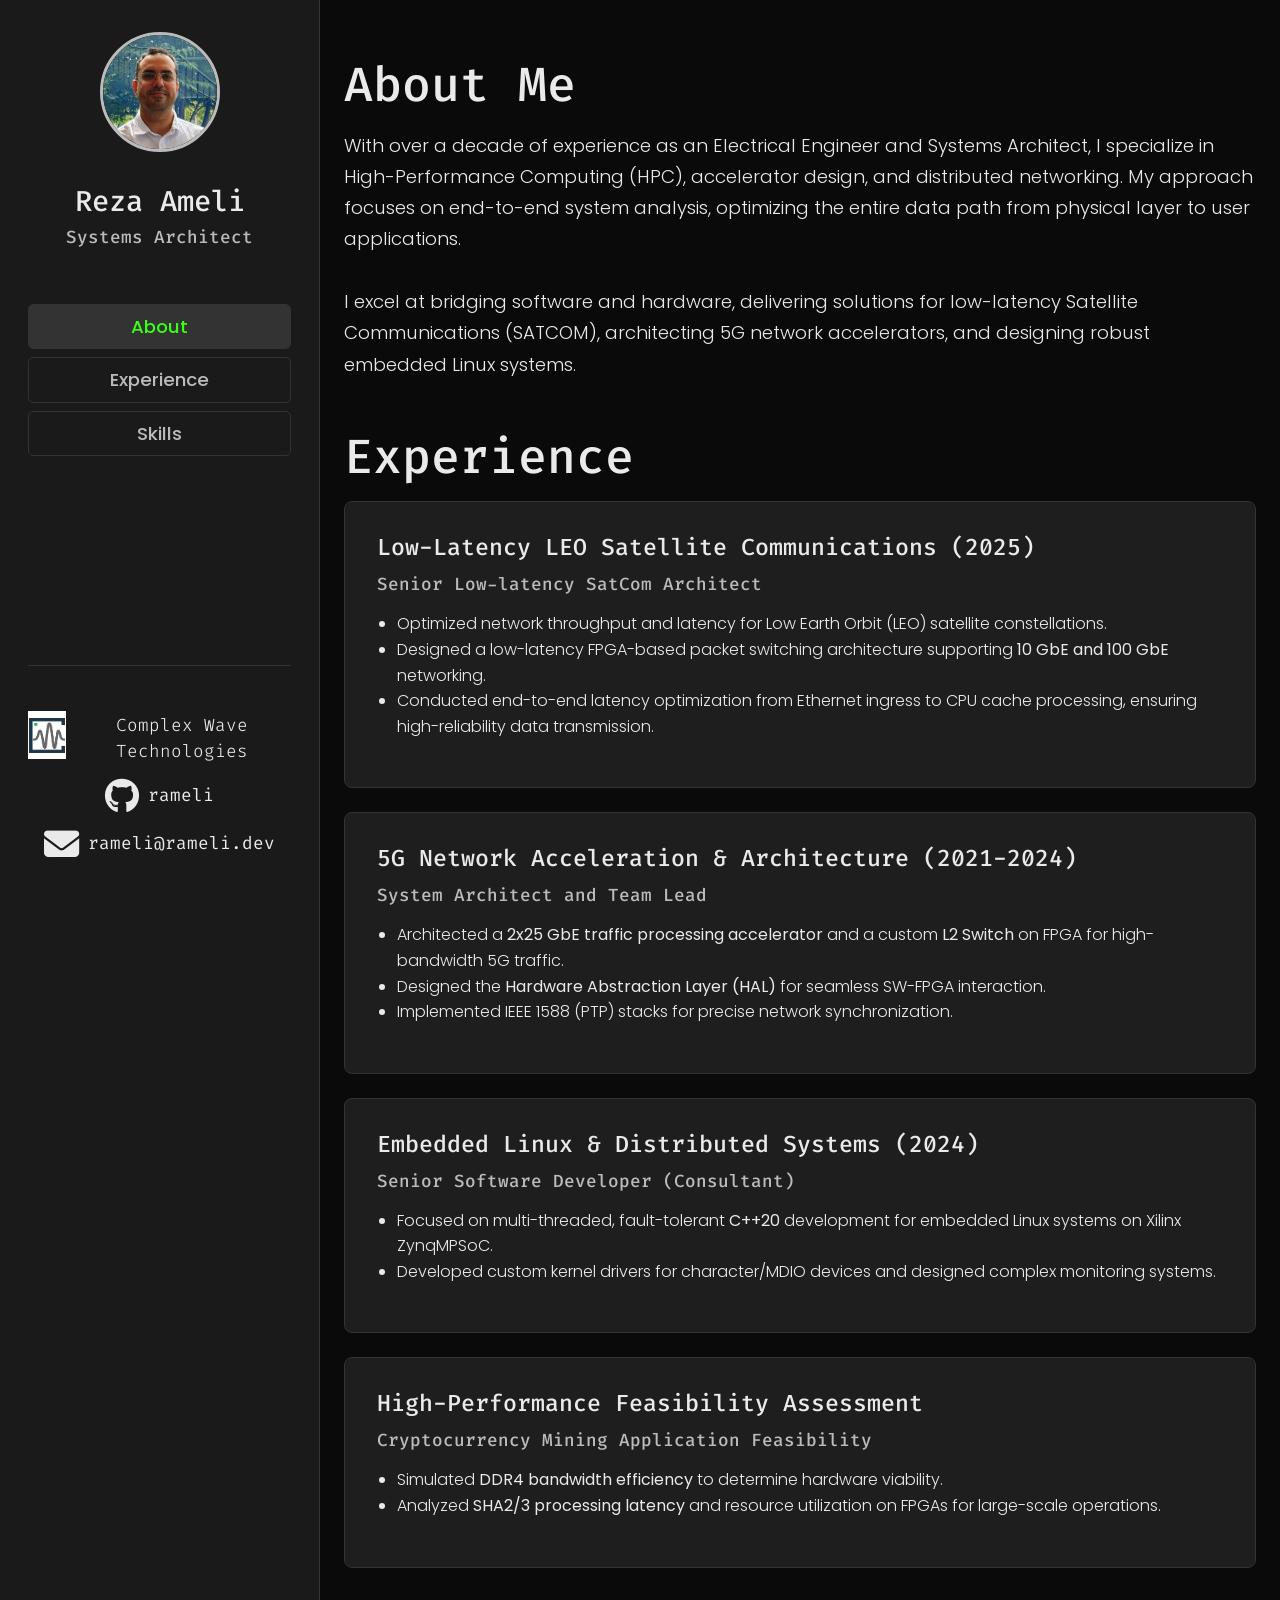
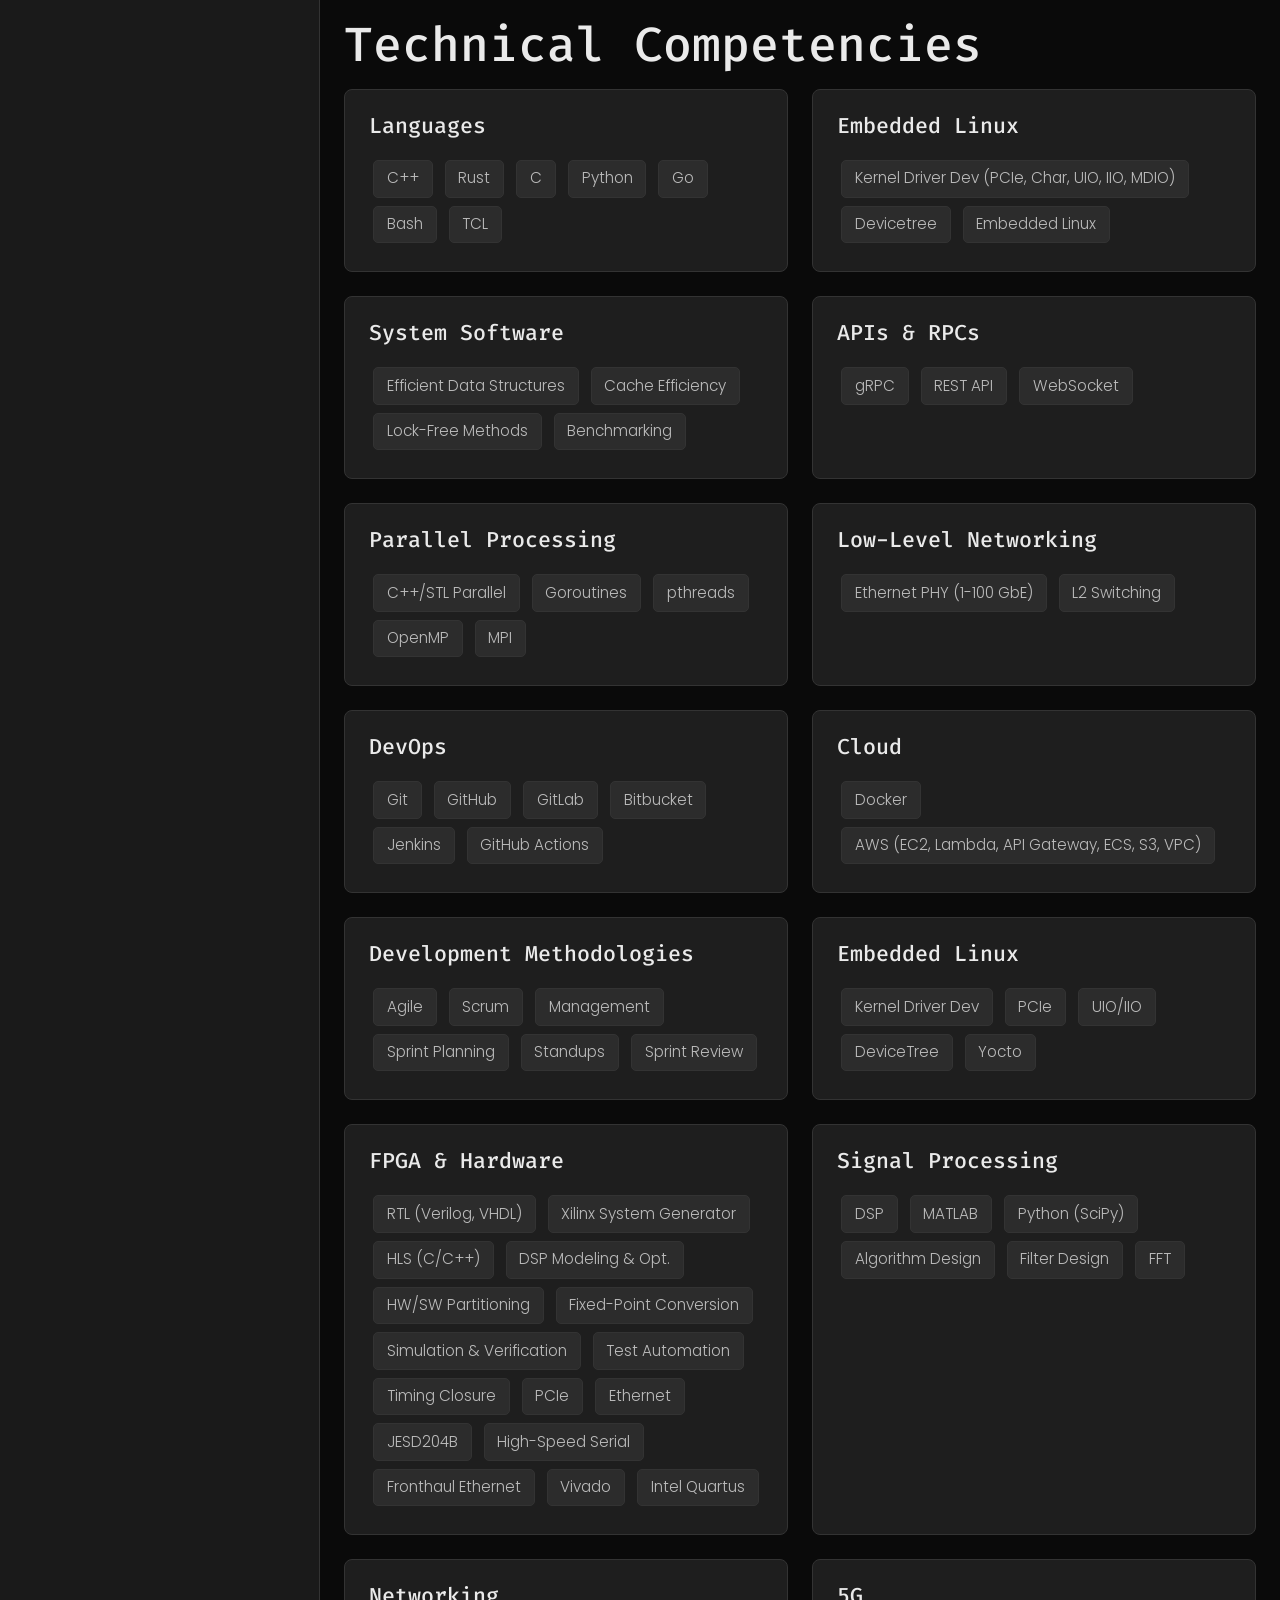
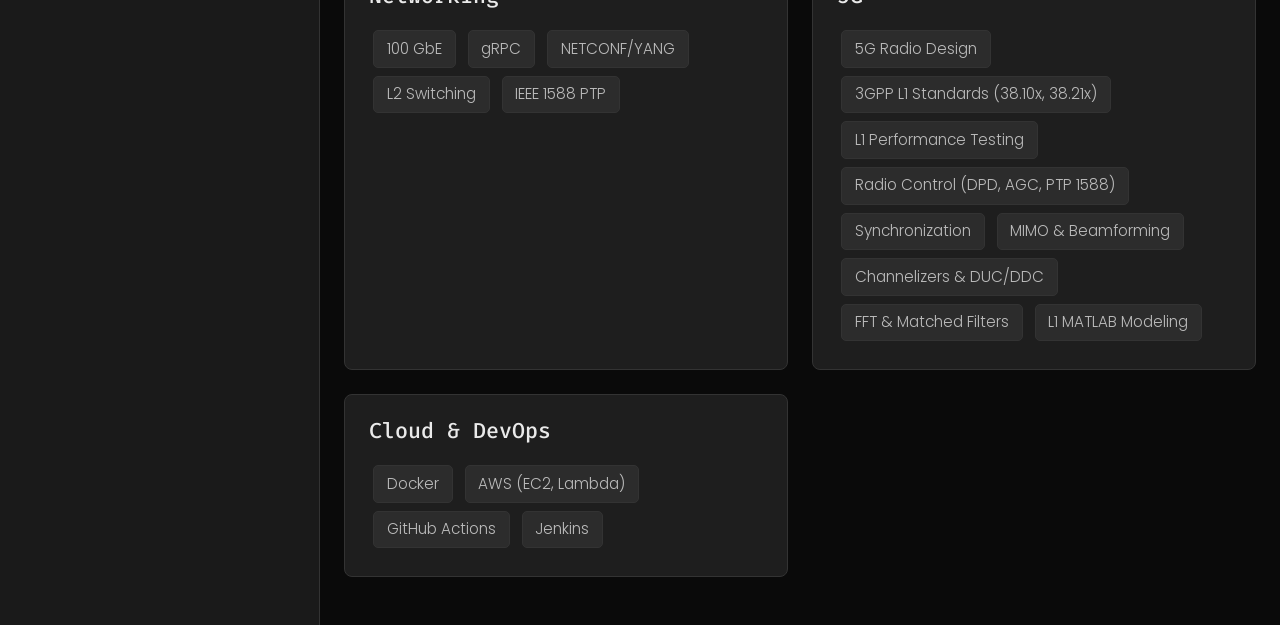
==== commit e0bbfa8b: "wip" ====
--- a/index.html
+++ b/index.html
@@ -22,7 +22,7 @@
                     <header class="header">
                         <img src="images/pic.jpg" alt="Reza Ameli" class="profile-img mb-4">
                         <h1 class="h3">Reza Ameli</h1>
-                        <h2 class="h5">System Architect | High-Performance Computing & Network Acceleration</h2>
+                        <h2 class="h5">Systems Architect</h2>
                     </header>
 
                     <ul class="nav flex-column" id="main-nav">
@@ -32,10 +32,15 @@
                     </ul>
                     
                     <div class="sidebar-footer">
-                        <div class="company-info mb-3">
-                            <img src="assets/logo.png" alt="Complex Wave Technologies Logo" class="company-logo mb-2">
-                            <p class="mb-1">Complex Wave Technologies .Inc.</p>
-                            <a href="https://complexwave.tech" target="_blank" class="company-website">complexwave.tech</a>
+                        <div class="social-links">
+                            <a href="https://complexwave.tech" target="_blank" class="company-link">
+                                <div class="d-flex align-items-center">
+                                    <div class="company-logo-bg me-2">
+                                        <img src="assets/logo.png" alt="Complex Wave Technologies Logo" class="company-logo">
+                                    </div>
+                                    <p class="mb-0">Complex Wave Technologies</p>
+                                </div>
+                            </a>
                         </div>
                         <div class="social-links">
                             <a href="https://github.com/rameli" target="_blank" title="GitHub"><i class="fab fa-github"></i> <span class="social-text">rameli</span></a>
@@ -50,9 +55,9 @@
                 <section id="about" class="section pt-4">
                     <h3 class="section-title">About Me</h3>
                     <p class="about-text">
-                        I am an Electrical Engineer and System Architect with over a decade of experience in <strong>High-Performance Computing (HPC)</strong>, <strong>accelerator design</strong>, and <strong>distributed networking</strong>. My engineering philosophy centers on <strong>end-to-end system analysis</strong>—optimizing the complete data path from the physical layer (PHY) and FPGA logic up to the CPU cache and userspace applications.
+                        With over a decade of experience as an Electrical Engineer and Systems Architect, I specialize in High-Performance Computing (HPC), accelerator design, and distributed networking. My approach focuses on end-to-end system analysis, optimizing the entire data path from physical layer to user applications.
                         <br><br>
-                        I specialize in solving complex engineering problems where software meets hardware, such as minimizing latency in <strong>Satellite Communications (SATCOM)</strong>, architecting <strong>5G network accelerators</strong>, and designing fault-tolerant <strong>embedded Linux</strong> systems.
+                        I excel at bridging software and hardware, delivering solutions for low-latency Satellite Communications (SATCOM), architecting 5G network accelerators, and designing robust embedded Linux systems.
                     </p>
                 </section>
 
@@ -96,46 +101,165 @@
 
                 <section id="skills" class="section">
                     <h3 class="section-title">Technical Competencies</h3>
-                    <div class="skills-category">
-                        <h4>System Software</h4>
-                        <span class="skill-badge">C++ (STL, C++20)</span>
-                        <span class="skill-badge">Rust</span>
-                        <span class="skill-badge">C</span>
-                        <span class="skill-badge">Go</span>
-                        <span class="skill-badge">Python</span>
-                        <span class="skill-badge">Bash</span>
-                    </div>
-                    <div class="skills-category">
-                        <h4>Embedded Linux</h4>
-                        <span class="skill-badge">Kernel Driver Dev</span>
-                        <span class="skill-badge">PCIe</span>
-                        <span class="skill-badge">UIO/IIO</span>
-                        <span class="skill-badge">DeviceTree</span>
-                        <span class="skill-badge">Yocto</span>
-                    </div>
-                    <div class="skills-category">
-                        <h4>FPGA & Hardware</h4>
-                        <span class="skill-badge">Verilog</span>
-                        <span class="skill-badge">SystemVerilog</span>
-                        <span class="skill-badge">VHDL</span>
-                        <span class="skill-badge">Vivado</span>
-                        <span class="skill-badge">HLS</span>
-                        <span class="skill-badge">Intel Quartus</span>
-                    </div>
-                    <div class="skills-category">
-                        <h4>Networking</h4>
-                        <span class="skill-badge">100 GbE</span>
-                        <span class="skill-badge">gRPC</span>
-                        <span class="skill-badge">NETCONF/YANG</span>
-                        <span class="skill-badge">L2 Switching</span>
-                        <span class="skill-badge">IEEE 1588 PTP</span>
-                    </div>
-                    <div class="skills-category">
-                        <h4>Cloud & DevOps</h4>
-                        <span class="skill-badge">Docker</span>
-                        <span class="skill-badge">AWS (EC2, Lambda)</span>
-                        <span class="skill-badge">GitHub Actions</span>
-                        <span class="skill-badge">Jenkins</span>
+                    <div class="row">
+                        <div class="col-lg-6 col-md-12 mb-4">
+                            <div class="skills-card">
+                                <h4>Languages</h4>
+                                <span class="skill-badge">C++</span>
+                                <span class="skill-badge">Rust</span>
+                                <span class="skill-badge">C</span>
+                                <span class="skill-badge">Python</span>
+                                <span class="skill-badge">Go</span>
+                                <span class="skill-badge">Bash</span>
+                                <span class="skill-badge">TCL</span>
+                            </div>
+                        </div>
+                        <div class="col-lg-6 col-md-12 mb-4">
+                            <div class="skills-card">
+                                <h4>Embedded Linux</h4>
+                                <span class="skill-badge">Kernel Driver Dev (PCIe, Char, UIO, IIO, MDIO)</span>
+                                <span class="skill-badge">Devicetree</span>
+                                <span class="skill-badge">Embedded Linux</span>
+                            </div>
+                        </div>
+                        <div class="col-lg-6 col-md-12 mb-4">
+                            <div class="skills-card">
+                                <h4>System Software</h4>
+                                <span class="skill-badge">Efficient Data Structures</span>
+                                <span class="skill-badge">Cache Efficiency</span>
+                                <span class="skill-badge">Lock-Free Methods</span>
+                                <span class="skill-badge">Benchmarking</span>
+                            </div>
+                        </div>
+                        <div class="col-lg-6 col-md-12 mb-4">
+                            <div class="skills-card">
+                                <h4>APIs & RPCs</h4>
+                                <span class="skill-badge">gRPC</span>
+                                <span class="skill-badge">REST API</span>
+                                <span class="skill-badge">WebSocket</span>
+                            </div>
+                        </div>
+                        <div class="col-lg-6 col-md-12 mb-4">
+                            <div class="skills-card">
+                                <h4>Parallel Processing</h4>
+                                <span class="skill-badge">C++/STL Parallel</span>
+                                <span class="skill-badge">Goroutines</span>
+                                <span class="skill-badge">pthreads</span>
+                                <span class="skill-badge">OpenMP</span>
+                                <span class="skill-badge">MPI</span>
+                            </div>
+                        </div>
+                        <div class="col-lg-6 col-md-12 mb-4">
+                            <div class="skills-card">
+                                <h4>Low-Level Networking</h4>
+                                <span class="skill-badge">Ethernet PHY (1-100 GbE)</span>
+                                <span class="skill-badge">L2 Switching</span>
+                            </div>
+                        </div>
+                        <div class="col-lg-6 col-md-12 mb-4">
+                            <div class="skills-card">
+                                <h4>DevOps</h4>
+                                <span class="skill-badge">Git</span>
+                                <span class="skill-badge">GitHub</span>
+                                <span class="skill-badge">GitLab</span>
+                                <span class="skill-badge">Bitbucket</span>
+                                <span class="skill-badge">Jenkins</span>
+                                <span class="skill-badge">GitHub Actions</span>
+                            </div>
+                        </div>
+                        <div class="col-lg-6 col-md-12 mb-4">
+                            <div class="skills-card">
+                                <h4>Cloud</h4>
+                                <span class="skill-badge">Docker</span>
+                                <span class="skill-badge">AWS (EC2, Lambda, API Gateway, ECS, S3, VPC)</span>
+                            </div>
+                        </div>
+                        <div class="col-lg-6 col-md-12 mb-4">
+                            <div class="skills-card">
+                                <h4>Development Methodologies</h4>
+                                <span class="skill-badge">Agile</span>
+                                <span class="skill-badge">Scrum</span>
+                                <span class="skill-badge">Management</span>
+                                <span class="skill-badge">Sprint Planning</span>
+                                <span class="skill-badge">Standups</span>
+                                <span class="skill-badge">Sprint Review</span>
+                            </div>
+                        </div>
+                        <div class="col-lg-6 col-md-12 mb-4">
+                            <div class="skills-card">
+                                <h4>Embedded Linux</h4>
+                                <span class="skill-badge">Kernel Driver Dev</span>
+                                <span class="skill-badge">PCIe</span>
+                                <span class="skill-badge">UIO/IIO</span>
+                                <span class="skill-badge">DeviceTree</span>
+                                <span class="skill-badge">Yocto</span>
+                            </div>
+                        </div>
+                        <div class="col-lg-6 col-md-12 mb-4">
+                            <div class="skills-card">
+                                <h4>FPGA & Hardware</h4>
+                                <span class="skill-badge">RTL (Verilog, VHDL)</span>
+                                <span class="skill-badge">Xilinx System Generator</span>
+                                <span class="skill-badge">HLS (C/C++)</span>
+                                <span class="skill-badge">DSP Modeling & Opt.</span>
+                                <span class="skill-badge">HW/SW Partitioning</span>
+                                <span class="skill-badge">Fixed-Point Conversion</span>
+                                <span class="skill-badge">Simulation & Verification</span>
+                                <span class="skill-badge">Test Automation</span>
+                                <span class="skill-badge">Timing Closure</span>
+                                <span class="skill-badge">PCIe</span>
+                                <span class="skill-badge">Ethernet</span>
+                                <span class="skill-badge">JESD204B</span>
+                                <span class="skill-badge">High-Speed Serial</span>
+                                <span class="skill-badge">Fronthaul Ethernet</span>
+                                <span class="skill-badge">Vivado</span>
+                                <span class="skill-badge">Intel Quartus</span>
+                            </div>
+                        </div>
+                        <div class="col-lg-6 col-md-12 mb-4">
+                            <div class="skills-card">
+                                <h4>Signal Processing</h4>
+                                <span class="skill-badge">DSP</span>
+                                <span class="skill-badge">MATLAB</span>
+                                <span class="skill-badge">Python (SciPy)</span>
+                                <span class="skill-badge">Algorithm Design</span>
+                                <span class="skill-badge">Filter Design</span>
+                                <span class="skill-badge">FFT</span>
+                            </div>
+                        </div>
+                        <div class="col-lg-6 col-md-12 mb-4">
+                            <div class="skills-card">
+                                <h4>Networking</h4>
+                                <span class="skill-badge">100 GbE</span>
+                                <span class="skill-badge">gRPC</span>
+                                <span class="skill-badge">NETCONF/YANG</span>
+                                <span class="skill-badge">L2 Switching</span>
+                                <span class="skill-badge">IEEE 1588 PTP</span>
+                            </div>
+                        </div>
+                        <div class="col-lg-6 col-md-12 mb-4">
+                            <div class="skills-card">
+                                <h4>5G</h4>
+                                <span class="skill-badge">5G Radio Design</span>
+                                <span class="skill-badge">3GPP L1 Standards (38.10x, 38.21x)</span>
+                                <span class="skill-badge">L1 Performance Testing</span>
+                                <span class="skill-badge">Radio Control (DPD, AGC, PTP 1588)</span>
+                                <span class="skill-badge">Synchronization</span>
+                                <span class="skill-badge">MIMO & Beamforming</span>
+                                <span class="skill-badge">Channelizers & DUC/DDC</span>
+                                <span class="skill-badge">FFT & Matched Filters</span>
+                                <span class="skill-badge">L1 MATLAB Modeling</span>
+                            </div>
+                        </div>
+                        <div class="col-lg-6 col-md-12 mb-4">
+                            <div class="skills-card">
+                                <h4>Cloud & DevOps</h4>
+                                <span class="skill-badge">Docker</span>
+                                <span class="skill-badge">AWS (EC2, Lambda)</span>
+                                <span class="skill-badge">GitHub Actions</span>
+                                <span class="skill-badge">Jenkins</span>
+                            </div>
+                        </div>
                     </div>
                 </section>
             </main>
--- a/style.css
+++ b/style.css
@@ -51,20 +51,22 @@
     border-radius: 50%;
     object-fit: cover;
     border: 3px solid var(--text-secondary);
+    margin-bottom: 1.5rem; /* Added margin */
 }
 
 h1.h3 {
     font-weight: 500;
-    font-size: 1.6rem;
-    color: var(--text-primary);
-    margin-top: 1rem;
+    font-size: 1.8rem; /* Increased font size */
+    color: var(--text-primary);
+    margin-top: 0.5rem; /* Reduced margin */
+    margin-bottom: 0.5rem; /* Added margin */
 }
 
 h2.h5 {
     font-weight: 500;
-    font-size: 1rem;
-    color: var(--text-secondary);
-    margin-bottom: 0;
+    font-size: 1.1rem; /* Slightly increased font size */
+    color: var(--text-secondary);
+    margin-bottom: 1.5rem; /* Adjusted margin */
 }
 
 /* Navigation */
@@ -72,14 +74,21 @@
     margin-bottom: auto;
 }
 
+.nav-item {
+    margin-bottom: 0.5rem; /* Space between bordered items */
+    border: 1px solid var(--border-color); /* Full border around each item */
+    border-radius: 5px; /* Rounded corners for the item */
+    overflow: hidden; /* To keep the border-radius effective */
+}
+
 .nav-link {
     color: var(--text-secondary);
-    font-size: 1.1rem;
+    font-size: 1.15rem; /* Slightly increased font size */
     font-weight: 500;
     padding: 0.5rem 1rem;
     transition: color 0.2s, background-color 0.2s;
-    border-radius: 5px;
-    margin: 0.25rem 0;
+    /* Removed border-radius, margin, and borders from here */
+    display: block; /* Make the link fill the item */
 }
 
 .nav-link:hover {
@@ -99,13 +108,41 @@
     margin-top: 2rem; /* Add some space above */
 }
 
+.company-logo-bg {
+    background-color: #ffffff;
+    width: 3rem; /* Adjusted for bigger logo */
+    height: 3rem; /* Adjusted for bigger logo */
+    border-radius: 0; /* Square corners */
+    display: flex; /* Use flex to center the image */
+    align-items: center;
+    justify-content: center;
+}
+
 .company-logo {
-    max-width: 100px;
-    filter: invert(1);
-}
-
-.company-info {
-    margin-bottom: 1.5rem;
+    height: 2.2rem; /* Even bigger logo */
+    width: auto;
+}
+
+.company-link {
+    text-decoration: none;
+    color: var(--text-secondary); /* Default color */
+    transition: color 0.2s;
+    display: flex; /* Make the link a flex container */
+    flex-direction: column; /* Stack items vertically */
+    align-items: center; /* Center items horizontally */
+}
+
+.company-link:hover {
+    color: var(--dev-green); /* Hover color */
+}
+
+.company-link p {
+    color: inherit; /* Inherit color from the link */
+    font-size: 1.1rem; /* Matched social-text size */
+    font-weight: 300; /* Kept default weight */
+    margin-top: 0.5rem; /* Space between logo and name */
+    margin-bottom: 0; /* Remove default paragraph margin */
+    font-family: 'Fira Code', monospace; /* Matched social-text font */
 }
 
 .company-info p {
@@ -115,18 +152,7 @@
     margin-bottom: 0.25rem;
 }
 
-.company-website {
-    color: var(--text-secondary);
-    text-decoration: none;
-    font-size: 0.95rem;
-    font-weight: 300;
-    transition: color 0.2s;
-    font-family: 'Fira Code', monospace;
-}
-
-.company-website:hover {
-    color: var(--dev-green);
-}
+
 
 
 .social-links {
@@ -136,7 +162,7 @@
 }
 
 .social-links a {
-    color: var(--text-secondary);
+    color: var(--text-primary); /* Light color, brighter */
     font-size: 1rem; /* Base font size for the whole link */
     margin: 0.4rem 0; /* Vertical margin */
     transition: color 0.2s;
@@ -146,17 +172,17 @@
 }
 
 .social-links a i {
-    margin-right: 0.6rem; /* Space between icon and text */
-    font-size: 1.2rem; /* Ensure icon size is good */
+    margin-right: 0.6rem;
+    font-size: 2.2rem; /* Even bigger icons */
 }
 
 .social-links a:hover {
-    color: var(--dev-green);
+    color: var(--text-primary); /* New hover color */
 }
 
 .social-text {
-    font-size: 0.95rem; /* Adjust text size */
-    font-family: 'Fira Code', monospace; /* Use dev font for text */
+    font-size: 1.1rem; /* Slightly larger text for balance */
+    font-family: 'Fira Code', monospace;
 }
 
 
@@ -166,14 +192,14 @@
 }
 
 .section {
-    padding-bottom: 4rem;
+    padding-bottom: 1.5rem; /* Further reduced spacing between sections */
 }
 
 .section-title {
     font-weight: 500;
-    font-size: 2.75rem;
-    color: var(--text-primary);
-    margin-bottom: 3rem;
+    font-size: 3rem; /* Increased font size */
+    color: var(--text-primary);
+    margin-bottom: 1rem; /* Further reduced margin */
     text-align: left;
 }
 
@@ -181,6 +207,7 @@
     font-size: 1.15rem;
     font-weight: 300;
     line-height: 1.7;
+    margin-bottom: 1.5rem; /* Further reduced margin */
 }
 
 .experience-card {
@@ -199,8 +226,9 @@
 
 .experience-title {
     font-weight: 500;
-    font-size: 1.35rem;
-    color: var(--text-primary);
+    font-size: 1.45rem; /* Increased font size */
+    color: var(--text-primary);
+    margin-bottom: 0.75rem; /* Reduced margin */
 }
 
 .experience-role {
@@ -213,16 +241,27 @@
 .experience-card ul {
     padding-left: 20px;
     font-weight: 300;
-}
-
-.skills-category {
-    margin-bottom: 2rem;
-}
-
-.skills-category h4 {
+    line-height: 1.6; /* Increased line-height */
+}
+
+.skills-card {
+    background-color: var(--background-card);
+    border: 1px solid var(--border-color);
+    border-radius: 8px;
+    padding: 1.5rem; /* Reduced padding */
+    height: 100%; /* Make cards same height */
+    transition: transform 0.2s, border-color 0.2s;
+}
+
+.skills-card:hover {
+    transform: translateY(-5px);
+    border-color: var(--dev-green);
+}
+
+.skills-card h4 {
     font-family: 'Fira Code', monospace;
     font-weight: 500;
-    font-size: 1.25rem;
+    font-size: 1.35rem; /* Increased font size */
     color: var(--text-primary);
     margin-bottom: 1rem;
 }
@@ -237,12 +276,13 @@
     margin: 0.25rem;
     font-size: 0.95rem;
     font-weight: 300;
-    transition: color 0.2s, border-color 0.2s;
+    transition: color 0.2s, border-color 0.2s, background-color 0.2s;
 }
 
 .skill-badge:hover {
     color: var(--dev-green);
     border-color: var(--dev-green);
+    background-color: #3a3a3a; /* Slightly lighter background on hover */
 }
 
 /* Responsive adjustments */
@@ -261,6 +301,6 @@
     }
     .section-title {
         text-align: center;
-        font-size: 2.2rem;
+        font-size: 2.5rem; /* Adjusted for smaller screens */
     }
 }
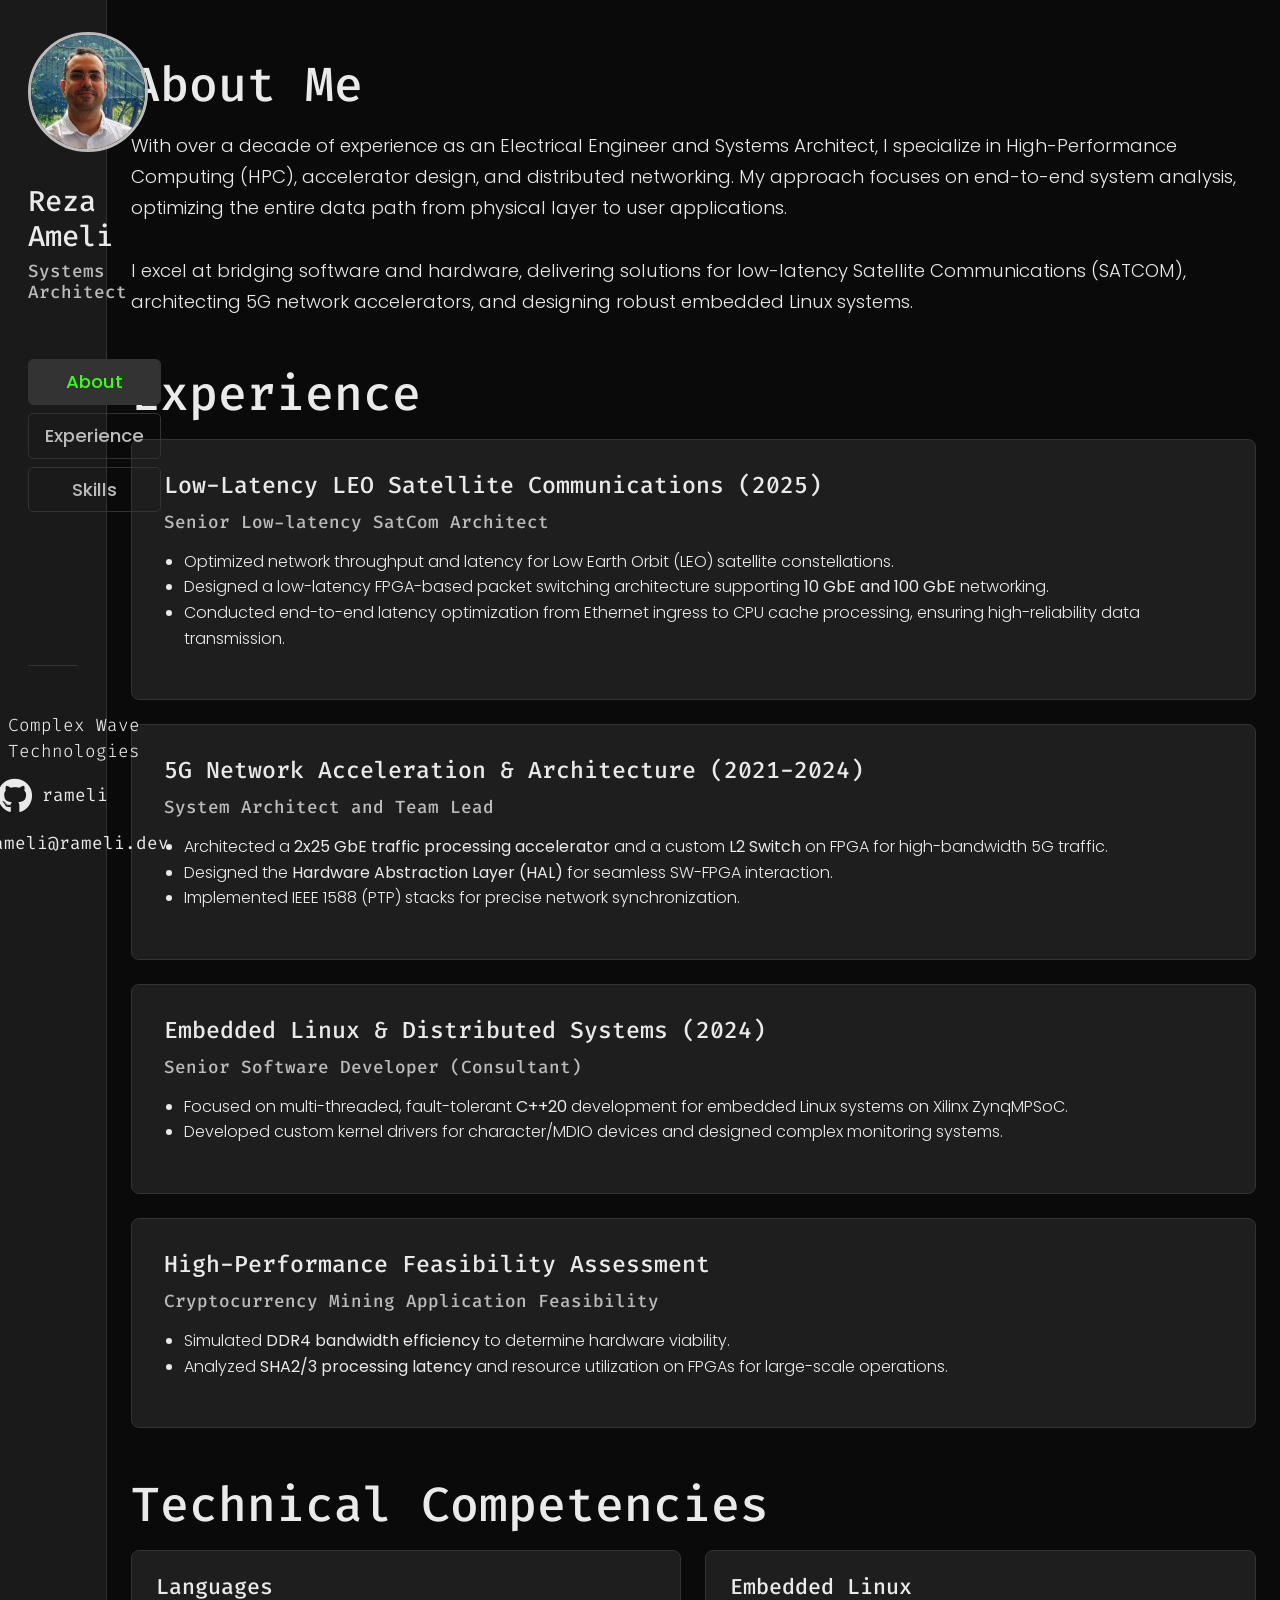
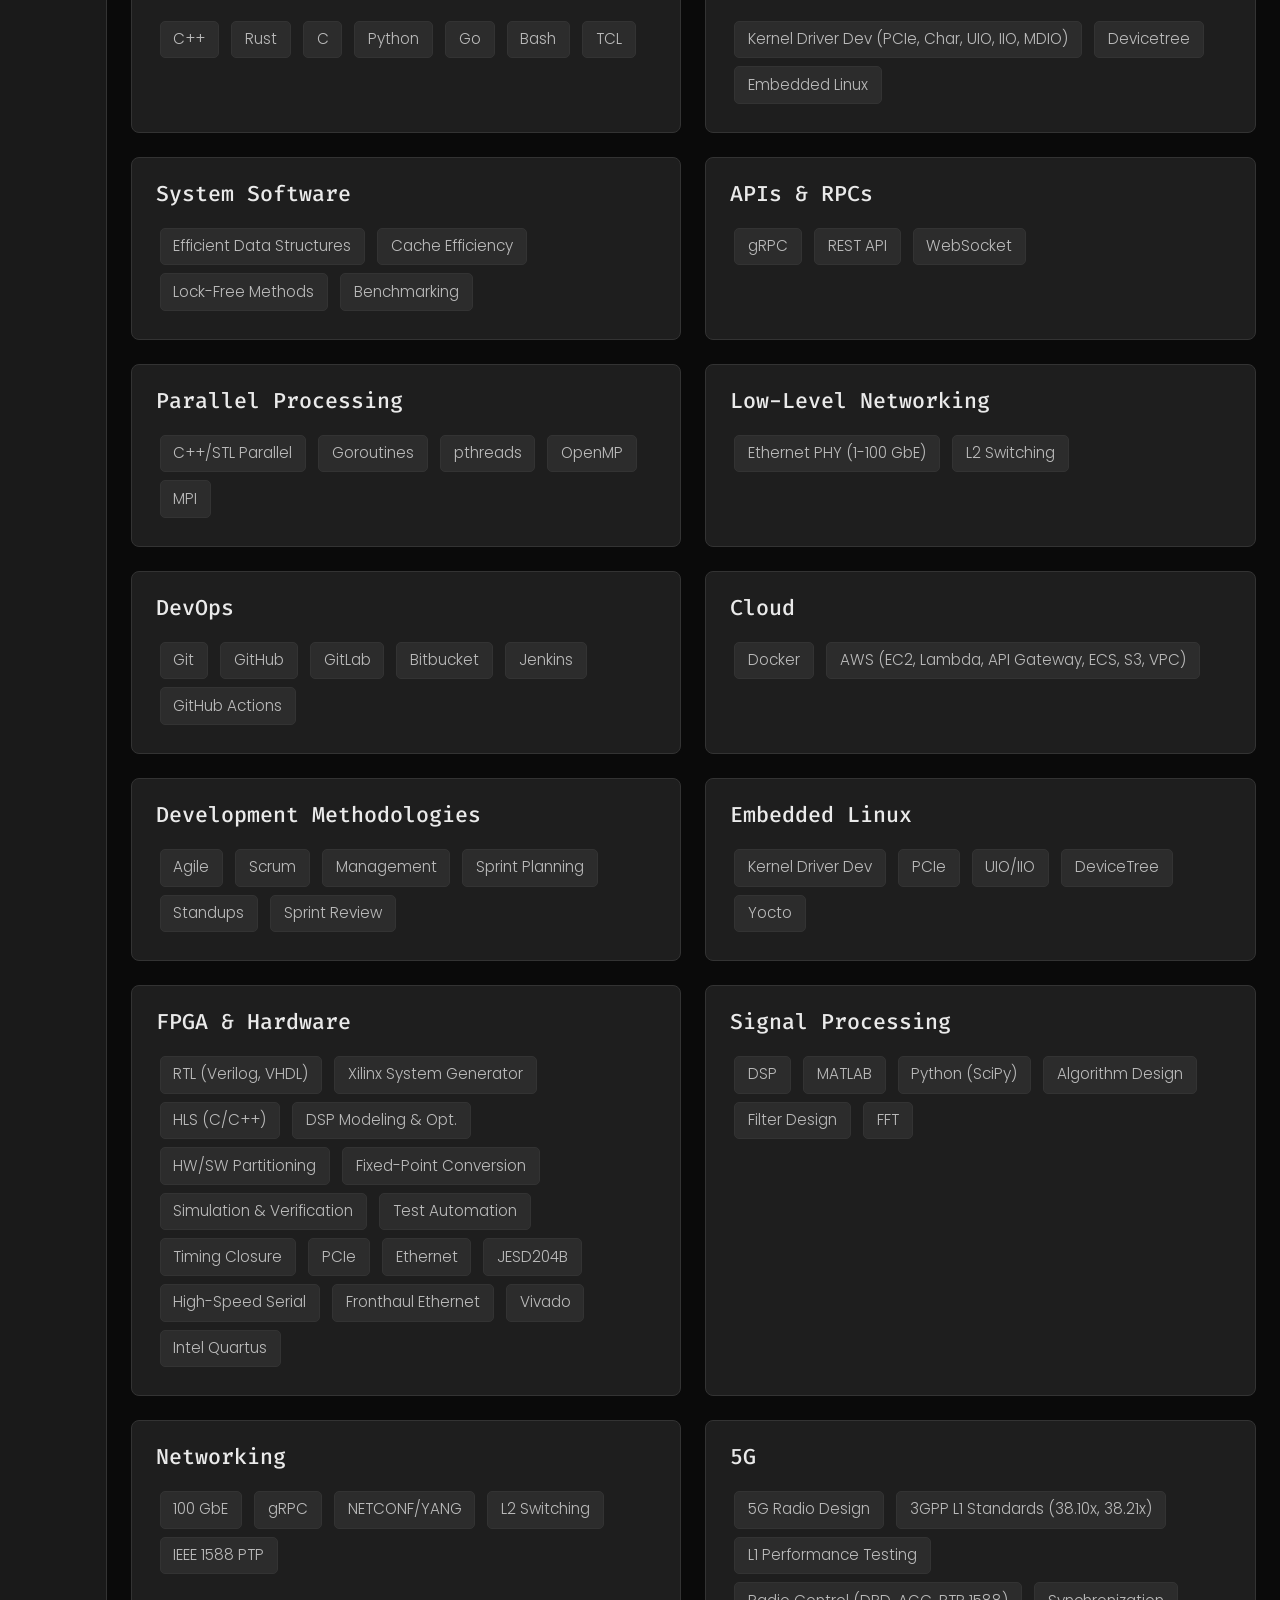
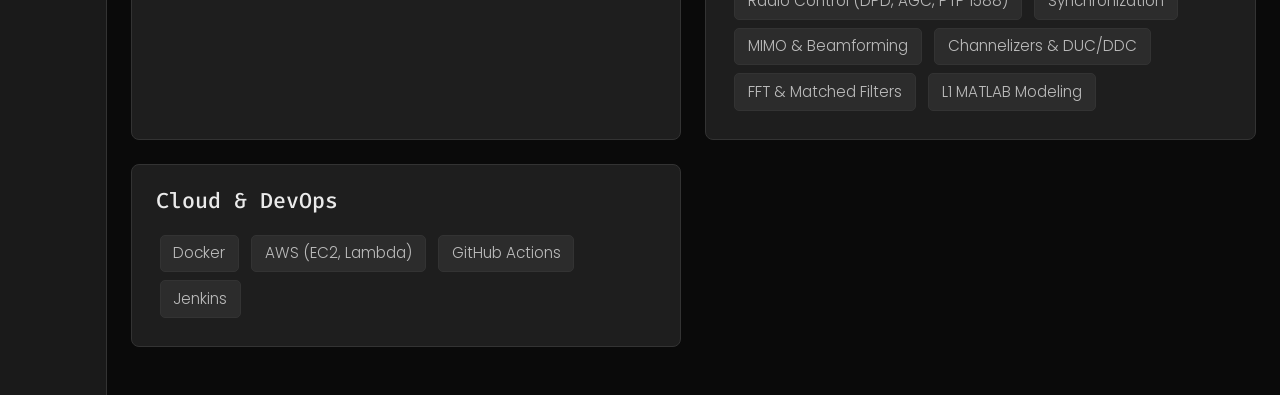
==== commit 01e84327: "wip" ====
--- a/index.html
+++ b/index.html
@@ -17,7 +17,7 @@
     <div class="container-fluid">
         <div class="row">
             <!-- Sidebar -->
-            <nav class="col-lg-3 col-md-4 d-md-block sidebar">
+            <nav class="col-lg-1 col-md-4 d-md-block sidebar">
                 <div class="sidebar-sticky">
                     <header class="header">
                         <img src="images/pic.jpg" alt="Reza Ameli" class="profile-img mb-4">
@@ -51,7 +51,7 @@
             </nav>
 
             <!-- Main Content -->
-            <main class="col-lg-9 col-md-8 ms-sm-auto px-md-4 main-content">
+            <main class="col-lg-11 col-md-8 ms-sm-auto px-md-4 main-content">
                 <section id="about" class="section pt-4">
                     <h3 class="section-title">About Me</h3>
                     <p class="about-text">
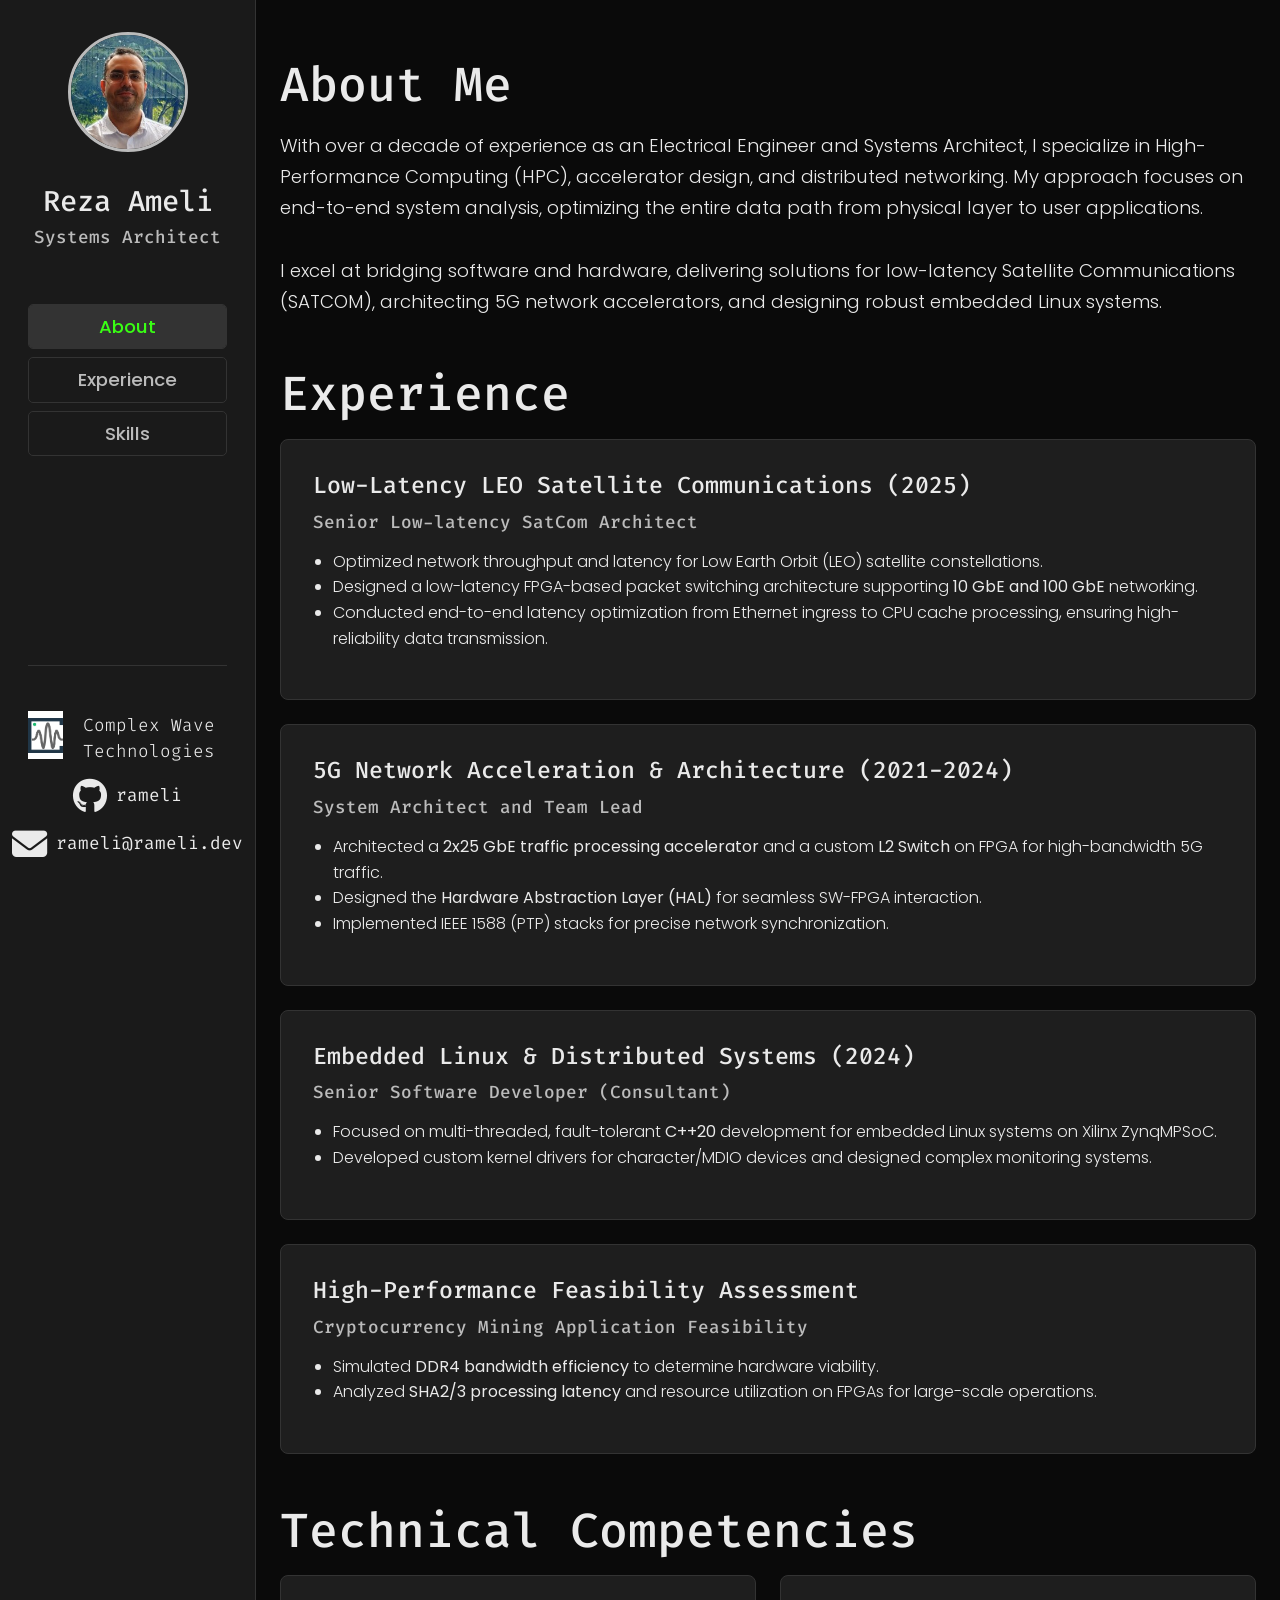
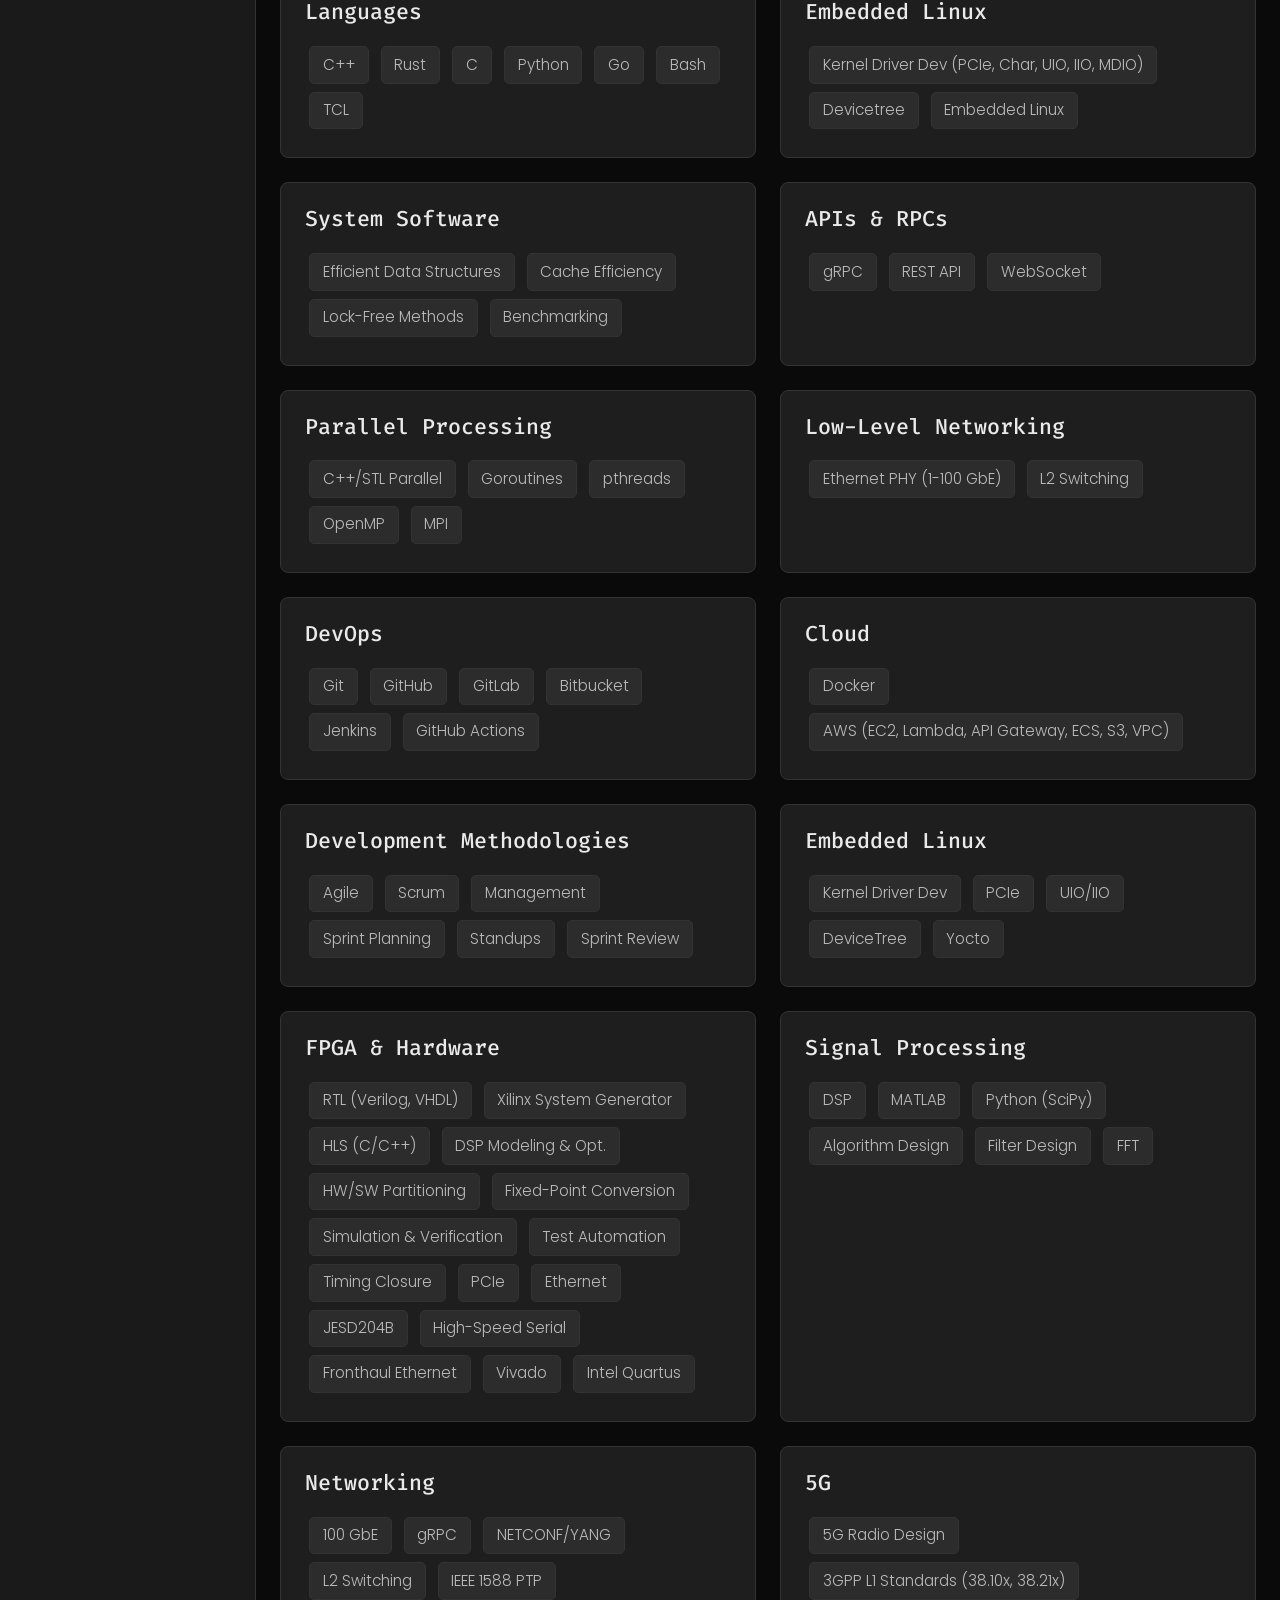
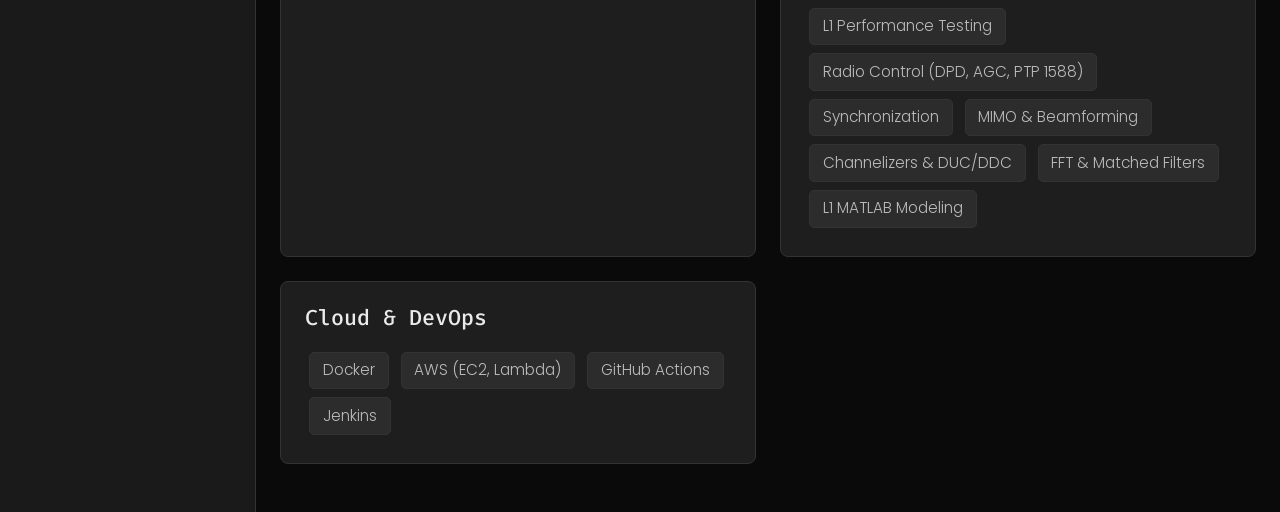
==== commit 9501d0d7: "wip" ====
--- a/index.html
+++ b/index.html
@@ -17,7 +17,7 @@
     <div class="container-fluid">
         <div class="row">
             <!-- Sidebar -->
-            <nav class="col-lg-1 col-md-4 d-md-block sidebar">
+            <nav class="col-md-4 d-md-block sidebar">
                 <div class="sidebar-sticky">
                     <header class="header">
                         <img src="images/pic.jpg" alt="Reza Ameli" class="profile-img mb-4">
@@ -51,7 +51,7 @@
             </nav>
 
             <!-- Main Content -->
-            <main class="col-lg-11 col-md-8 ms-sm-auto px-md-4 main-content">
+            <main class="col-md-8 ms-sm-auto px-md-4 main-content">
                 <section id="about" class="section pt-4">
                     <h3 class="section-title">About Me</h3>
                     <p class="about-text">
--- a/style.css
+++ b/style.css
@@ -303,4 +303,17 @@
         text-align: center;
         font-size: 2.5rem; /* Adjusted for smaller screens */
     }
+}
+
+/* Custom width for large screens */
+@media (min-width: 992px) {
+    .sidebar {
+        flex: 0 0 auto;
+        width: 20%; /* Custom width for sidebar, slightly wider than 18% */
+    }
+    .main-content {
+        flex: 0 0 auto;
+        width: 80%; /* Remaining width for main content */
+        margin-left: auto; /* Re-enable default margin for centering/spacing */
+    }
 }
